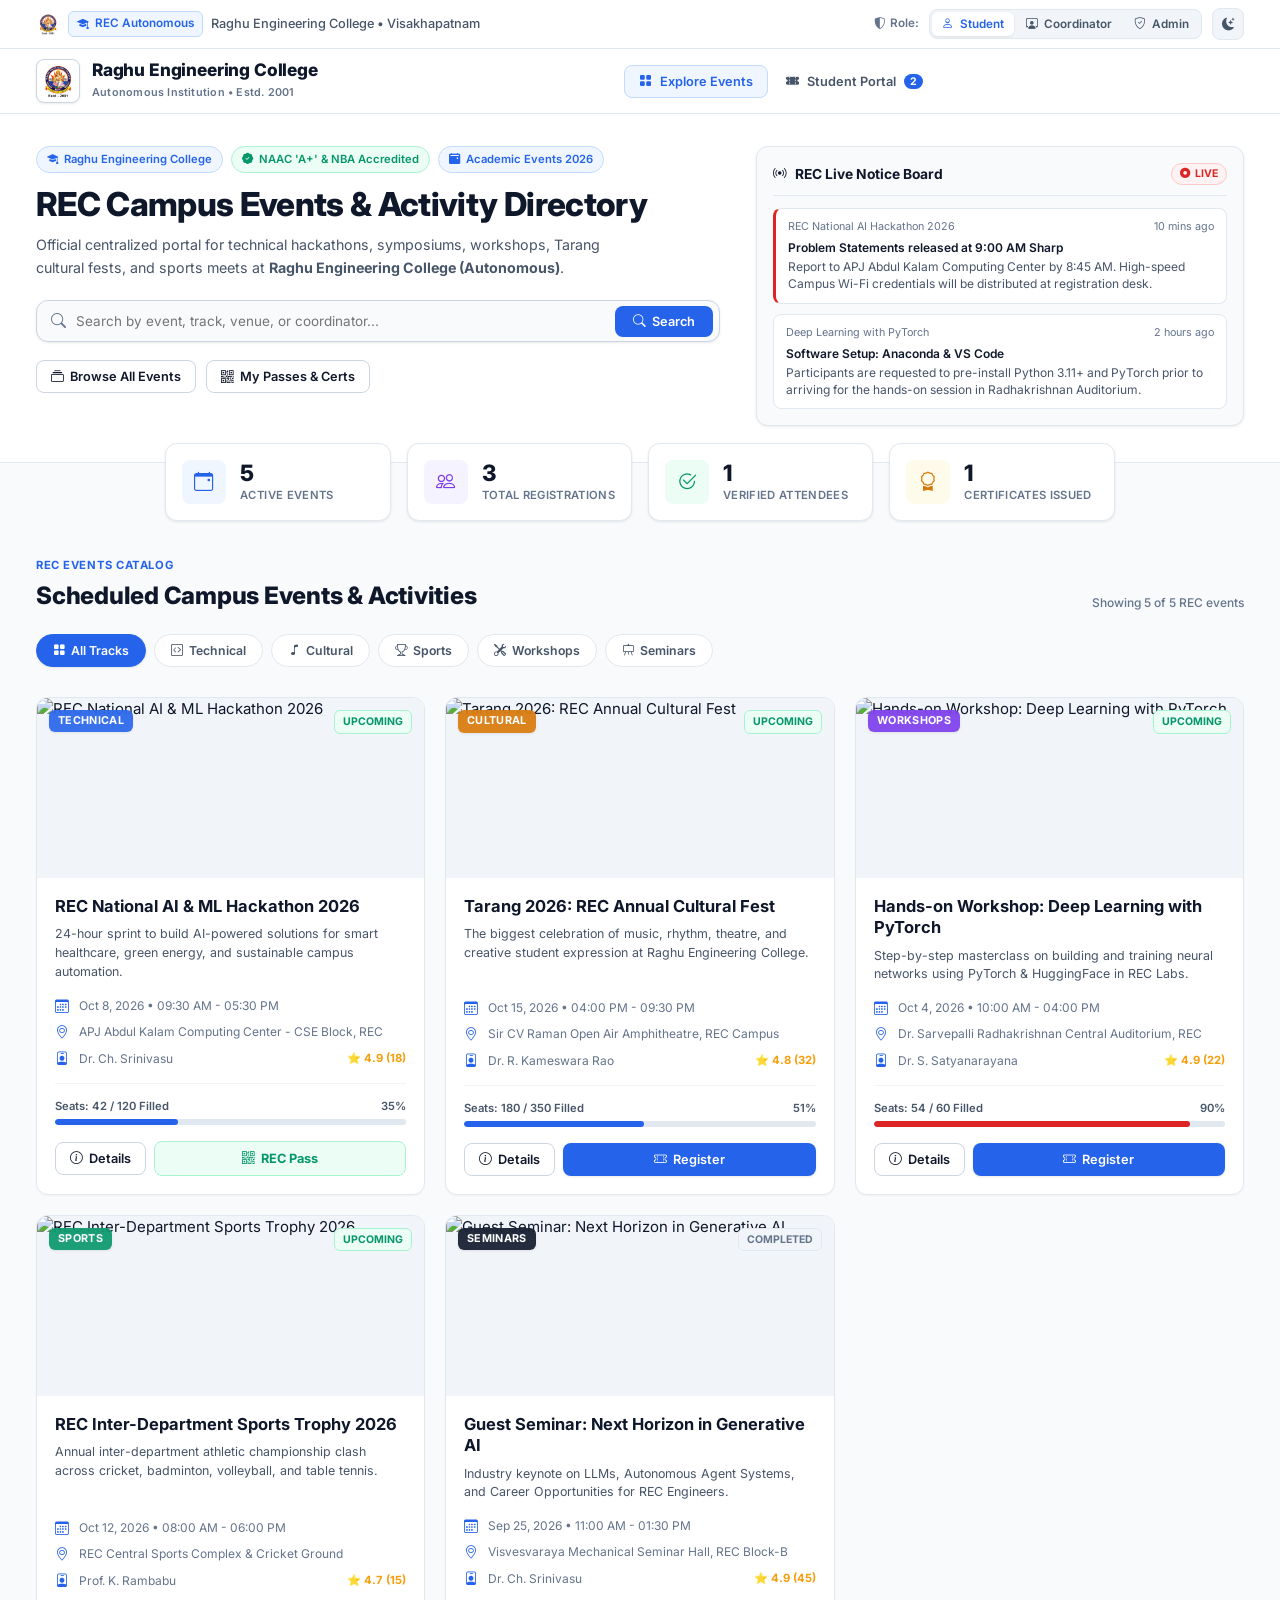
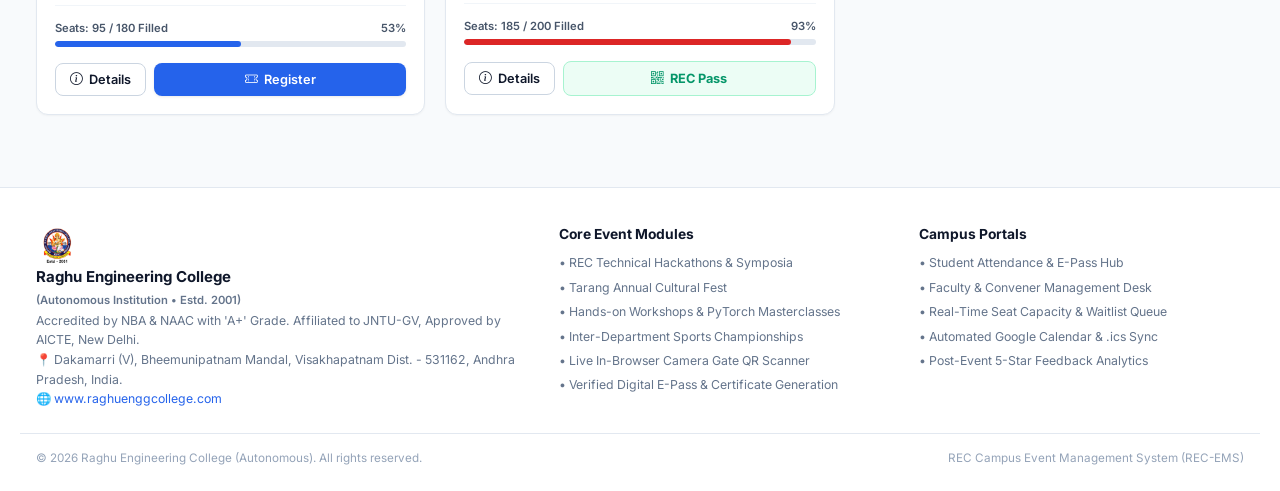
==== index.html @ e186bb5a "feat: Raghu Engineering College Event Management System with REC branding, QR gate scanner, responsi" ====
<!DOCTYPE html>
<html lang="en" data-theme="light">
<head>
  <meta charset="UTF-8">
  <meta name="viewport" content="width=device-width, initial-scale=1.0, maximum-scale=1.0, user-scalable=no">
  <title>Raghu Engineering College (Autonomous) | Event Management System</title>
  
  <!-- Favicon -->
  <link rel="icon" type="image/png" href="favicon.png">
  <link rel="shortcut icon" type="image/png" href="favicon.png">
  <link rel="apple-touch-icon" href="favicon.png">
  
  <!-- Typography & Icons -->
  <link rel="preconnect" href="https://fonts.googleapis.com">
  <link rel="preconnect" href="https://fonts.gstatic.com" crossorigin>
  <link href="https://fonts.googleapis.com/css2?family=Inter:wght@300;400;500;600;700;800&display=swap" rel="stylesheet">
  <link rel="stylesheet" href="https://cdn.jsdelivr.net/npm/bootstrap-icons@1.11.3/font/bootstrap-icons.min.css">
  
  <!-- Production CSS Design System -->
  <link rel="stylesheet" href="style.css">
</head>
<body>

  <!-- ================= TOP UTILITY & ROLE BAR ================= -->
  <header class="top-academic-bar">
    <div class="top-bar-content">
      <div class="top-bar-branding">
        <img src="logo.png" alt="REC Logo" class="top-bar-logo">
        <span class="team-badge"><i class="bi bi-mortarboard-fill"></i> REC Autonomous</span>
        <span class="top-bar-title-text">Raghu Engineering College • Visakhapatnam</span>
      </div>
      
      <div class="role-switcher-group">
        <span class="role-switcher-label"><i class="bi bi-shield-shaded"></i> Role:</span>
        <div class="role-segmented-control" role="group" aria-label="Role Switcher">
          <button class="role-btn active" data-role="student" title="Switch to Student view">
            <i class="bi bi-person"></i> <span>Student</span>
          </button>
          <button class="role-btn" data-role="coordinator" title="Switch to Faculty Coordinator view">
            <i class="bi bi-person-workspace"></i> <span>Coordinator</span>
          </button>
          <button class="role-btn" data-role="admin" title="Switch to Admin view">
            <i class="bi bi-shield-check"></i> <span>Admin</span>
          </button>
        </div>

        <!-- Theme Toggle -->
        <button id="theme-toggle-btn" class="theme-toggle-btn" title="Toggle Light / Dark Mode" aria-label="Toggle Theme">
          <i class="bi bi-moon-stars-fill" id="theme-icon"></i>
        </button>
      </div>
    </div>
  </header>

  <!-- ================= MAIN APP NAVIGATION ================= -->
  <nav class="main-nav">
    <div class="nav-container">
      <a href="#" class="brand-logo" onclick="switchTab('events')">
        <div class="brand-logo-frame">
          <img src="logo.png" alt="Raghu Engineering College Logo" class="brand-logo-img">
        </div>
        <div class="brand-text">
          <h1>Raghu Engineering College</h1>
          <span>Autonomous Institution • Estd. 2001</span>
        </div>
      </a>

      <!-- Desktop Nav Links -->
      <ul class="nav-links">
        <li>
          <button class="nav-link-btn active" data-tab="events">
            <i class="bi bi-grid-fill"></i> <span>Explore Events</span>
          </button>
        </li>
        <li>
          <button class="nav-link-btn" data-tab="my-events">
            <i class="bi bi-ticket-perforated-fill"></i> <span>Student Portal</span>
            <span class="nav-counter-badge" id="nav-reg-badge" style="display: none;">0</span>
          </button>
        </li>
        <li class="coordinator-only" style="display: none;">
          <button class="nav-link-btn" data-tab="coordinator">
            <i class="bi bi-sliders2-vertical"></i> <span>Coordinator Desk</span>
          </button>
        </li>
        <li class="admin-only" style="display: none;">
          <button class="nav-link-btn" data-tab="admin">
            <i class="bi bi-shield-lock-fill"></i> <span>Admin Panel</span>
          </button>
        </li>
      </ul>

      <!-- Nav Action Group -->
      <div class="nav-actions-group">
        <!-- Live QR Scanner Quick Button for Coordinator / Admin -->
        <button class="nav-cta-btn scanner-cta coordinator-only" style="display: none;" onclick="openQRScannerModal()" title="Live Gate Check-in QR Scanner">
          <i class="bi bi-qr-code-scan"></i> <span>Scan QR Pass</span>
        </button>

        <button class="nav-cta-btn coordinator-only" style="display: none;" onclick="openModal('modal-create-event')">
          <i class="bi bi-plus-lg"></i> <span>Post Event</span>
        </button>
        <button class="nav-cta-btn admin-only" style="display: none; background: #0f172a; border-color: #0f172a;" onclick="openModal('modal-add-coordinator')">
          <i class="bi bi-person-plus-fill"></i> <span>Add Coordinator</span>
        </button>

        <!-- Mobile Menu Hamburger Button -->
        <button class="mobile-nav-toggle" id="mobile-menu-toggle" aria-label="Toggle mobile menu" onclick="toggleMobileMenu()">
          <i class="bi bi-list" id="mobile-menu-icon"></i>
        </button>
      </div>
    </div>

    <!-- Mobile Drawer Dropdown Menu -->
    <div class="mobile-drawer" id="mobile-drawer">
      <div class="mobile-drawer-content">
        <div class="mobile-drawer-role-box">
          <span class="mobile-drawer-label">Active Role:</span>
          <div class="role-segmented-control w-100">
            <button class="role-btn active" data-role="student" onclick="setRole('student'); toggleMobileMenu(false);">
              <i class="bi bi-person"></i> Student
            </button>
            <button class="role-btn" data-role="coordinator" onclick="setRole('coordinator'); toggleMobileMenu(false);">
              <i class="bi bi-person-workspace"></i> Coord
            </button>
            <button class="role-btn" data-role="admin" onclick="setRole('admin'); toggleMobileMenu(false);">
              <i class="bi bi-shield-check"></i> Admin
            </button>
          </div>
        </div>

        <ul class="mobile-drawer-links">
          <li>
            <button class="mobile-nav-btn active" data-tab="events" onclick="switchTab('events'); toggleMobileMenu(false);">
              <i class="bi bi-grid-fill"></i> Explore Events
            </button>
          </li>
          <li>
            <button class="mobile-nav-btn" data-tab="my-events" onclick="switchTab('my-events'); toggleMobileMenu(false);">
              <i class="bi bi-ticket-perforated-fill"></i> Student Passes & Certificates
            </button>
          </li>
          <li class="coordinator-only" style="display: none;">
            <button class="mobile-nav-btn" data-tab="coordinator" onclick="switchTab('coordinator'); toggleMobileMenu(false);">
              <i class="bi bi-sliders2-vertical"></i> Coordinator Desk
            </button>
          </li>
          <li class="coordinator-only" style="display: none;">
            <button class="mobile-nav-btn highlight" onclick="openQRScannerModal(); toggleMobileMenu(false);">
              <i class="bi bi-qr-code-scan"></i> <strong>Launch Gate QR Scanner</strong>
            </button>
          </li>
          <li class="coordinator-only" style="display: none;">
            <button class="mobile-nav-btn" onclick="openModal('modal-create-event'); toggleMobileMenu(false);">
              <i class="bi bi-plus-circle"></i> Publish New Event
            </button>
          </li>
          <li class="admin-only" style="display: none;">
            <button class="mobile-nav-btn" data-tab="admin" onclick="switchTab('admin'); toggleMobileMenu(false);">
              <i class="bi bi-shield-lock-fill"></i> Admin Access Management
            </button>
          </li>
        </ul>

        <div class="mobile-drawer-footer">
          <button class="theme-toggle-btn mobile-theme-btn" onclick="toggleTheme()">
            <i class="bi bi-circle-half"></i> Switch Theme (<span id="mobile-theme-text">Dark</span>)
          </button>
        </div>
      </div>
    </div>
  </nav>

  <!-- ================= WORKSPACE HEADER & SEARCH ================= -->
  <section class="hero-section">
    <div class="hero-container">
      <div class="hero-main-content">
        <div class="hero-badges-row">
          <span class="hero-badge"><i class="bi bi-mortarboard-fill"></i> Raghu Engineering College</span>
          <span class="hero-badge badge-green"><i class="bi bi-patch-check-fill"></i> NAAC 'A+' & NBA Accredited</span>
          <span class="hero-badge"><i class="bi bi-calendar2-event-fill"></i> Academic Events 2026</span>
        </div>
        <h2 class="hero-title">REC Campus Events & Activity Directory</h2>
        <p class="hero-desc">
          Official centralized portal for technical hackathons, symposiums, workshops, Tarang cultural fests, and sports meets at <strong>Raghu Engineering College (Autonomous)</strong>.
        </p>

        <!-- Search Box -->
        <div class="hero-search-box">
          <i class="bi bi-search search-icon"></i>
          <input type="text" id="event-search-input" placeholder="Search by event, track, venue, or coordinator..." aria-label="Search events">
          <button type="button" class="search-btn" onclick="renderEventCards()">
            <i class="bi bi-search"></i> <span>Search</span>
          </button>
        </div>

        <div class="hero-quick-actions">
          <button class="btn-outline" onclick="switchTab('events')">
            <i class="bi bi-collection"></i> <span>Browse All Events</span>
          </button>
          <button class="btn-outline" onclick="switchTab('my-events')">
            <i class="bi bi-qr-code"></i> <span>My Passes & Certs</span>
          </button>
          <button class="btn-primary-action coordinator-only" style="display: none; max-width: fit-content;" onclick="openQRScannerModal()">
            <i class="bi bi-qr-code-scan"></i> <span>Gate QR Scanner</span>
          </button>
        </div>
      </div>

      <!-- Right Column: Live Announcements Feed -->
      <div class="broadcast-card">
        <div class="broadcast-header">
          <h3><i class="bi bi-broadcast"></i> REC Live Notice Board</h3>
          <span class="live-pill"><i class="bi bi-record-circle-fill text-danger pulse"></i> LIVE</span>
        </div>
        <div class="broadcast-list" id="broadcast-list">
          <!-- Rendered dynamically by script.js -->
        </div>
      </div>
    </div>
  </section>

  <!-- ================= METRICS STATS BAR ================= -->
  <section class="stats-section">
    <div class="stats-grid">
      <div class="stat-card">
        <div class="stat-icon icon-blue">
          <i class="bi bi-calendar-event"></i>
        </div>
        <div class="stat-info">
          <h3 id="stat-total-events">5</h3>
          <p>Active Events</p>
        </div>
      </div>

      <div class="stat-card">
        <div class="stat-icon icon-purple">
          <i class="bi bi-people"></i>
        </div>
        <div class="stat-info">
          <h3 id="stat-total-regs">3</h3>
          <p>Total Registrations</p>
        </div>
      </div>

      <div class="stat-card">
        <div class="stat-icon icon-green">
          <i class="bi bi-check2-circle"></i>
        </div>
        <div class="stat-info">
          <h3 id="stat-total-attended">1</h3>
          <p>Verified Attendees</p>
        </div>
      </div>

      <div class="stat-card">
        <div class="stat-icon icon-amber">
          <i class="bi bi-award"></i>
        </div>
        <div class="stat-info">
          <h3 id="stat-total-certs">1</h3>
          <p>Certificates Issued</p>
        </div>
      </div>
    </div>
  </section>

  <!-- ================= MAIN APP CONTAINER ================= -->
  <main class="app-container">

    <!-- TAB 1: EXPLORE EVENTS -->
    <section id="view-events">
      <div class="section-head">
        <div class="section-head-title">
          <span>REC Events Catalog</span>
          <h2>Scheduled Campus Events & Activities</h2>
        </div>
        <div class="section-actions">
          <span class="results-count-text" id="events-count-label">Showing all events</span>
        </div>
      </div>

      <!-- Category Filter Tabs -->
      <div class="filter-tabs-container">
        <div class="filter-tabs" id="category-filter-tabs">
          <button class="tab-btn active" data-category="all"><i class="bi bi-grid-fill"></i> All Tracks</button>
          <button class="tab-btn" data-category="technical"><i class="bi bi-code-square"></i> Technical</button>
          <button class="tab-btn" data-category="cultural"><i class="bi bi-music-note"></i> Cultural</button>
          <button class="tab-btn" data-category="sports"><i class="bi bi-trophy"></i> Sports</button>
          <button class="tab-btn" data-category="workshops"><i class="bi bi-tools"></i> Workshops</button>
          <button class="tab-btn" data-category="seminars"><i class="bi bi-easel"></i> Seminars</button>
        </div>
      </div>

      <!-- Events Grid -->
      <div class="events-grid" id="events-grid">
        <!-- Rendered by script.js -->
      </div>
    </section>

    <!-- TAB 2: STUDENT PORTAL (MY REGISTRATIONS & PASSES) -->
    <section id="view-my-events" style="display: none;">
      <div class="section-head">
        <div class="section-head-title">
          <span>Student Portal</span>
          <h2>My Event Passes, Attendance & Certificates</h2>
        </div>
        <button class="btn-outline" onclick="switchTab('events')">
          <i class="bi bi-plus-lg"></i> Register for More Events
        </button>
      </div>

      <div id="my-registrations-list">
        <!-- Rendered by script.js -->
      </div>
    </section>

    <!-- TAB 3: COORDINATOR DASHBOARD -->
    <section id="view-coordinator" style="display: none;">
      <div class="section-head">
        <div class="section-head-title">
          <span>Faculty & Coordinator Portal</span>
          <h2>Raghu Engineering College • Event Admin Desk</h2>
        </div>
        <div class="section-head-buttons">
          <button class="btn-primary-action" style="background: var(--success); border-color: var(--success);" onclick="openQRScannerModal()">
            <i class="bi bi-qr-code-scan"></i> <span>Launch QR Scanner</span>
          </button>
          <button class="nav-cta-btn" onclick="openModal('modal-create-event')">
            <i class="bi bi-plus-lg"></i> <span>Post New Event</span>
          </button>
        </div>
      </div>

      <!-- Coordinator Summary Row -->
      <div class="coord-summary-banner">
        <div class="coord-banner-item">
          <span class="coord-banner-title"><i class="bi bi-lightning-charge-fill text-warning"></i> Fast Gate Check-in:</span>
          <span class="coord-banner-desc">Scan student E-Passes at REC venue entrances to mark attendance and instantly unlock accredited certificates.</span>
        </div>
        <button class="btn-scanner-pill" onclick="openQRScannerModal()">
          <i class="bi bi-camera-fill"></i> Scan Attendee Passes
        </button>
      </div>

      <div class="table-card">
        <div class="table-header-bar">
          <div>
            <h3>Managed Campus Events</h3>
            <small>Overview of event capacity, real-time attendance, and participant management</small>
          </div>
        </div>

        <div class="table-responsive-wrapper">
          <table class="data-table">
            <thead>
              <tr>
                <th>Event Title & Venue</th>
                <th>Track</th>
                <th>Event Date</th>
                <th>Registration Capacity</th>
                <th>Attendance</th>
                <th>Status</th>
                <th>Actions</th>
              </tr>
            </thead>
            <tbody id="coordinator-events-table-body">
              <!-- Rendered by script.js -->
            </tbody>
          </table>
        </div>
      </div>
    </section>

    <!-- TAB 4: ADMIN PANEL (FACULTY COORDINATORS & ACCESS CONTROL) -->
    <section id="view-admin" style="display: none;">
      <div class="section-head">
        <div class="section-head-title">
          <span>REC System Administration</span>
          <h2>Faculty Coordinators & Access Management</h2>
        </div>
        <div class="section-head-buttons">
          <button class="btn-primary-action" style="max-width: fit-content;" onclick="openModal('modal-add-coordinator')">
            <i class="bi bi-person-plus-fill"></i> Add Faculty Coordinator
          </button>
        </div>
      </div>

      <!-- Admin Overview Metric Cards -->
      <div class="admin-summary-grid">
        <div class="admin-metric-card">
          <div class="admin-metric-icon"><i class="bi bi-person-badge"></i></div>
          <div>
            <h4 id="admin-stat-coordinators">4</h4>
            <p>Active Coordinators</p>
          </div>
        </div>
        <div class="admin-metric-card">
          <div class="admin-metric-icon"><i class="bi bi-building"></i></div>
          <div>
            <h4 id="admin-stat-depts">4</h4>
            <p>REC Departments</p>
          </div>
        </div>
        <div class="admin-metric-card">
          <div class="admin-metric-icon"><i class="bi bi-calendar2-range"></i></div>
          <div>
            <h4 id="admin-stat-events">5</h4>
            <p>Campus Events</p>
          </div>
        </div>
        <div class="admin-metric-card">
          <div class="admin-metric-icon"><i class="bi bi-shield-check"></i></div>
          <div>
            <h4>REC Superuser</h4>
            <p>Full Access Granted</p>
          </div>
        </div>
      </div>

      <!-- Coordinators Management Table -->
      <div class="table-card">
        <div class="table-header-bar">
          <div>
            <h3>Registered REC Faculty Coordinators</h3>
            <small>Manage appointed faculty conveners and event publishing authority</small>
          </div>
          <button class="table-btn" onclick="openModal('modal-add-coordinator')">
            <i class="bi bi-plus-lg"></i> Add Coordinator
          </button>
        </div>

        <div class="table-responsive-wrapper">
          <table class="data-table">
            <thead>
              <tr>
                <th>Coordinator Name & Role</th>
                <th>Department</th>
                <th>Official Email & Phone</th>
                <th>Assigned Events</th>
                <th>Status</th>
                <th>Actions</th>
              </tr>
            </thead>
            <tbody id="admin-coordinators-table-body">
              <!-- Rendered by script.js -->
            </tbody>
          </table>
        </div>
      </div>
    </section>

  </main>

  <!-- ================= STICKY MOBILE BOTTOM NAVIGATION BAR ================= -->
  <nav class="mobile-bottom-nav" aria-label="Mobile Navigation">
    <button class="mobile-nav-item active" data-tab="events" onclick="switchTab('events')">
      <i class="bi bi-grid-fill"></i>
      <span>Explore</span>
    </button>
    <button class="mobile-nav-item" data-tab="my-events" onclick="switchTab('my-events')">
      <i class="bi bi-ticket-perforated-fill"></i>
      <span>Passes</span>
    </button>
    <button class="mobile-nav-item coordinator-only" style="display: none;" onclick="openQRScannerModal()">
      <div class="mobile-nav-scanner-btn">
        <i class="bi bi-qr-code-scan"></i>
      </div>
      <span>Scan</span>
    </button>
    <button class="mobile-nav-item coordinator-only" style="display: none;" data-tab="coordinator" onclick="switchTab('coordinator')">
      <i class="bi bi-sliders2-vertical"></i>
      <span>Desk</span>
    </button>
    <button class="mobile-nav-item admin-only" style="display: none;" data-tab="admin" onclick="switchTab('admin')">
      <i class="bi bi-shield-lock-fill"></i>
      <span>Admin</span>
    </button>
  </nav>

  <!-- ================= MODAL 1: EVENT DETAILS & CALENDAR SYNC ================= -->
  <div class="modal-overlay" id="modal-event-detail">
    <div class="modal-container">
      <div class="modal-header">
        <h3>Event Details & Guidelines</h3>
        <button class="modal-close-btn" onclick="closeModal('modal-event-detail')">&times;</button>
      </div>
      <div class="modal-body" id="event-detail-content">
        <!-- Rendered by script.js -->
      </div>
    </div>
  </div>

  <!-- ================= MODAL 2: STUDENT REGISTRATION FORM (INDIVIDUAL & TEAM) ================= -->
  <div class="modal-overlay" id="modal-registration">
    <div class="modal-container">
      <div class="modal-header">
        <div>
          <h3>Event Registration</h3>
          <small style="color: var(--text-muted);" id="reg-event-title">Event Title</small>
        </div>
        <button class="modal-close-btn" onclick="closeModal('modal-registration')">&times;</button>
      </div>

      <form id="registration-form">
        <div class="modal-body">
          <input type="hidden" id="reg-event-id">

          <!-- Registration Type Selector (Individual vs Team) -->
          <div class="reg-type-selector-box">
            <span class="reg-type-label">Participation Format:</span>
            <div class="reg-type-toggle">
              <button type="button" class="reg-type-btn active" id="btn-type-individual" onclick="setRegistrationType('individual')">
                <i class="bi bi-person-fill"></i> Individual Student
              </button>
              <button type="button" class="reg-type-btn" id="btn-type-team" onclick="setRegistrationType('team')">
                <i class="bi bi-people-fill"></i> Team / Group (2-4 Members)
              </button>
            </div>
          </div>

          <!-- Team Fields (Visible only when Team is selected) -->
          <div id="team-fields-container" style="display: none;" class="team-input-card">
            <div class="form-group">
              <label for="reg-team-name">Team Name / Project Title *</label>
              <input type="text" id="reg-team-name" class="form-input" placeholder="e.g. REC Neural Ninjas, CodeCrafters">
            </div>
            <div class="form-row">
              <div class="form-group">
                <label for="reg-member2">Team Member 2 (Name & Roll No)</label>
                <input type="text" id="reg-member2" class="form-input" placeholder="e.g. Priya Rao (24981A0515)">
              </div>
              <div class="form-group">
                <label for="reg-member3">Team Member 3 (Name & Roll No)</label>
                <input type="text" id="reg-member3" class="form-input" placeholder="e.g. Rahul Sharma (24981A4208)">
              </div>
            </div>
          </div>

          <div class="form-row">
            <div class="form-group">
              <label for="reg-name"><span id="lbl-lead-name">Student Full Name</span> *</label>
              <input type="text" id="reg-name" class="form-input" required placeholder="e.g. Alex Johnson">
            </div>
            <div class="form-group">
              <label for="reg-roll"><span id="lbl-lead-roll">REC Student Roll Number</span> *</label>
              <input type="text" id="reg-roll" class="form-input" required placeholder="e.g. 24981A0501">
            </div>
          </div>

          <div class="form-row">
            <div class="form-group">
              <label for="reg-dept">Academic Department *</label>
              <select id="reg-dept" class="form-select" required>
                <option value="Computer Science & Engineering" selected>Computer Science & Engineering (CSE)</option>
                <option value="CSE (AI & Machine Learning)">CSE (AI & Machine Learning)</option>
                <option value="CSE (Data Science)">CSE (Data Science)</option>
                <option value="CSE (Cyber Security)">CSE (Cyber Security)</option>
                <option value="Information Technology">Information Technology (IT)</option>
                <option value="Electronics & Communication">Electronics & Communication (ECE)</option>
                <option value="Electrical & Electronics">Electrical & Electronics (EEE)</option>
                <option value="Mechanical Engineering">Mechanical Engineering (MECH)</option>
                <option value="Civil Engineering">Civil Engineering (CIVIL)</option>
              </select>
            </div>
            <div class="form-group">
              <label for="reg-year">Year of Study *</label>
              <select id="reg-year" class="form-select" required>
                <option value="1st Year">1st Year (B.Tech)</option>
                <option value="2nd Year">2nd Year (B.Tech)</option>
                <option value="3rd Year" selected>3rd Year (B.Tech)</option>
                <option value="4th Year">4th Year (B.Tech)</option>
              </select>
            </div>
          </div>

          <div class="form-row">
            <div class="form-group">
              <label for="reg-email">Institutional Email *</label>
              <input type="email" id="reg-email" class="form-input" required placeholder="student@raghuenggcollege.in">
            </div>
            <div class="form-group">
              <label for="reg-phone">Contact Phone *</label>
              <input type="tel" id="reg-phone" class="form-input" required placeholder="+91 9876543210">
            </div>
          </div>

          <div class="reg-notice-box">
            <img src="logo.png" alt="REC Logo" style="width: 22px; height: 22px; object-fit: contain;">
            <span>Instant REC Digital Entry Pass with QR verification code is generated immediately upon confirmation.</span>
          </div>
        </div>

        <div class="modal-footer">
          <button type="button" class="btn-outline" onclick="closeModal('modal-registration')">Cancel</button>
          <button type="submit" class="btn-primary-action" id="btn-submit-registration">Confirm Registration</button>
        </div>
      </form>
    </div>
  </div>

  <!-- ================= MODAL 3: DIGITAL E-PASS / TICKET ================= -->
  <div class="modal-overlay" id="modal-ticket">
    <div class="modal-container" style="max-width: 560px;">
      <div class="modal-header">
        <div class="d-flex align-items-center gap-2">
          <img src="logo.png" alt="REC Logo" style="width: 28px; height: 28px; object-fit: contain;">
          <h3 class="mb-0">Raghu Engineering College • E-Pass</h3>
        </div>
        <button class="modal-close-btn" onclick="closeModal('modal-ticket')">&times;</button>
      </div>
      <div class="modal-body" id="ticket-content">
        <!-- Rendered by script.js -->
      </div>
      <div class="modal-footer no-print modal-footer-wrap">
        <button type="button" class="btn-primary-action" onclick="saveCurrentPassImage()">
          <i class="bi bi-download"></i> Save Image
        </button>
        <button type="button" class="btn-outline" onclick="exportCurrentPassCalendar()">
          <i class="bi bi-calendar-plus"></i> Add to Calendar
        </button>
        <button type="button" class="btn-outline" onclick="window.print()">
          <i class="bi bi-printer"></i> Print / PDF
        </button>
        <button type="button" class="btn-outline" onclick="closeModal('modal-ticket')">Close</button>
      </div>
    </div>
  </div>

  <!-- ================= MODAL 4: VERIFIED CERTIFICATE ================= -->
  <div class="modal-overlay" id="modal-certificate">
    <div class="modal-container modal-cert-container" style="max-width: 720px;">
      <div class="modal-header">
        <div class="d-flex align-items-center gap-2">
          <img src="logo.png" alt="REC Logo" style="width: 28px; height: 28px; object-fit: contain;">
          <h3 class="mb-0">Certificate of Participation</h3>
        </div>
        <button class="modal-close-btn" onclick="closeModal('modal-certificate')">&times;</button>
      </div>
      <div class="modal-body" id="certificate-content">
        <!-- Rendered by script.js -->
      </div>
      <div class="modal-footer no-print modal-footer-wrap">
        <button type="button" class="btn-primary-action" onclick="saveCurrentCertImage()">
          <i class="bi bi-download"></i> Download Certificate
        </button>
        <button type="button" class="btn-outline" onclick="window.print()">
          <i class="bi bi-printer"></i> Print / Save PDF
        </button>
        <button type="button" class="btn-outline" onclick="closeModal('modal-certificate')">Close</button>
      </div>
    </div>
  </div>

  <!-- ================= MODAL 5: LIVE IN-BROWSER QR SCANNER FOR GATE ATTENDANCE ================= -->
  <div class="modal-overlay" id="modal-qr-scanner">
    <div class="modal-container" style="max-width: 580px;">
      <div class="modal-header scanner-header">
        <div class="d-flex align-items-center gap-2">
          <div class="scanner-live-badge"><i class="bi bi-camera-fill"></i> REC GATE SCANNER</div>
          <div>
            <h3>Live QR Pass Check-in</h3>
            <small style="color: var(--text-muted);">Raghu Engineering College Venue Entrance Scanner</small>
          </div>
        </div>
        <button class="modal-close-btn" onclick="closeQRScannerModal()">&times;</button>
      </div>

      <div class="modal-body">
        <!-- Video Viewport & Scanner Overlay -->
        <div class="scanner-viewport-wrapper">
          <video id="qr-video" playsinline muted autoplay class="scanner-video"></video>
          <canvas id="qr-canvas" style="display: none;"></canvas>

          <!-- Animated Laser Targeting Frame -->
          <div class="scanner-overlay-frame">
            <div class="scanner-corner top-left"></div>
            <div class="scanner-corner top-right"></div>
            <div class="scanner-corner bottom-left"></div>
            <div class="scanner-corner bottom-right"></div>
            <div class="scanner-laser-line"></div>
          </div>

          <div class="scanner-status-pill" id="scanner-status-pill">
            <i class="bi bi-eye"></i> Ready • Align REC Pass QR Code in frame
          </div>
        </div>

        <!-- Scanner Camera Switch / Controls -->
        <div class="scanner-controls-row">
          <div class="scanner-camera-select">
            <label for="scanner-camera-source"><i class="bi bi-camera"></i> Camera:</label>
            <select id="scanner-camera-source" class="form-select form-select-sm" onchange="switchCameraSource()">
              <option value="environment" selected>Back Camera (Recommended)</option>
              <option value="user">Front Camera</option>
            </select>
          </div>

          <div class="scanner-sound-toggle">
            <label>
              <input type="checkbox" id="scanner-sound-enabled" checked>
              <span><i class="bi bi-volume-up"></i> Chime</span>
            </label>
          </div>
        </div>

        <!-- Manual Pass ID Entry -->
        <div class="manual-scan-box">
          <label for="manual-pass-input">Or Enter / Paste REC Pass Reference Code:</label>
          <div class="manual-scan-input-group">
            <input type="text" id="manual-pass-input" placeholder="e.g. REC-2026-CS001-89B2" class="form-input">
            <button type="button" class="btn-primary-action" onclick="verifyManualPassCode()">
              <i class="bi bi-check-lg"></i> Verify
            </button>
          </div>
        </div>

        <!-- Fast Test Simulation Buttons -->
        <div class="scanner-demo-fast-actions">
          <span class="scanner-demo-label">1-Click Quick Demo Tests:</span>
          <div class="scanner-test-chips" id="scanner-test-chips">
            <!-- Rendered by script.js -->
          </div>
        </div>

        <!-- Scan Verification Result Card -->
        <div id="scan-verification-result" style="display: none;" class="scan-result-card">
          <!-- Rendered dynamically upon successful scan -->
        </div>
      </div>

      <div class="modal-footer">
        <button type="button" class="btn-outline" onclick="closeQRScannerModal()">Done / Close Scanner</button>
      </div>
    </div>
  </div>

  <!-- ================= MODAL 6: CREATE EVENT (COORDINATOR) ================= -->
  <div class="modal-overlay" id="modal-create-event">
    <div class="modal-container">
      <div class="modal-header">
        <h3>Publish REC Campus Event</h3>
        <button class="modal-close-btn" onclick="closeModal('modal-create-event')">&times;</button>
      </div>

      <form id="create-event-form">
        <div class="modal-body">
          <div class="form-group">
            <label for="evt-title">Event Title *</label>
            <input type="text" id="evt-title" class="form-input" required placeholder="e.g. REC National AI Hackathon 2026">
          </div>

          <div class="form-row">
            <div class="form-group">
              <label for="evt-category">Track / Category *</label>
              <select id="evt-category" class="form-select" required>
                <option value="technical">Technical</option>
                <option value="cultural">Cultural</option>
                <option value="sports">Sports</option>
                <option value="workshops">Workshops</option>
                <option value="seminars">Seminars</option>
              </select>
            </div>
            <div class="form-group">
              <label for="evt-capacity">Participant Capacity *</label>
              <input type="number" id="evt-capacity" class="form-input" required min="10" max="1000" value="100">
            </div>
          </div>

          <div class="form-row">
            <div class="form-group">
              <label for="evt-date">Date *</label>
              <input type="date" id="evt-date" class="form-input" required value="2026-10-20">
            </div>
            <div class="form-group">
              <label for="evt-time">Timing *</label>
              <input type="text" id="evt-time" class="form-input" required placeholder="e.g. 09:30 AM - 04:30 PM">
            </div>
          </div>

          <div class="form-group">
            <label for="evt-venue">Campus Location / Venue *</label>
            <input type="text" id="evt-venue" class="form-input" required placeholder="e.g. APJ Abdul Kalam Computing Center - CSE Block, REC">
          </div>

          <div class="form-group">
            <label for="evt-summary">Overview Summary *</label>
            <input type="text" id="evt-summary" class="form-input" required placeholder="Brief one-line summary for card previews">
          </div>

          <div class="form-group">
            <label for="evt-description">Event Description & Rules *</label>
            <textarea id="evt-description" class="form-textarea" rows="3" required placeholder="Detailed guidelines, agenda, and participant prerequisites..."></textarea>
          </div>

          <div class="form-row">
            <div class="form-group">
              <label for="evt-coordinator">Faculty Coordinator</label>
              <select id="evt-coordinator" class="form-select">
                <option value="Dr. Ch. Srinivasu">Dr. Ch. Srinivasu (Computer Science & Engineering)</option>
                <option value="Dr. R. Kameswara Rao">Dr. R. Kameswara Rao (Student Affairs)</option>
                <option value="Dr. S. Satyanarayana">Dr. S. Satyanarayana (AI & Machine Learning)</option>
                <option value="Prof. K. Rambabu">Prof. K. Rambabu (Physical Education)</option>
              </select>
            </div>
            <div class="form-group">
              <label for="evt-banner">Banner Image URL (Optional)</label>
              <input type="url" id="evt-banner" class="form-input" placeholder="https://images.unsplash.com/...">
            </div>
          </div>
        </div>

        <div class="modal-footer">
          <button type="button" class="btn-outline" onclick="closeModal('modal-create-event')">Cancel</button>
          <button type="submit" class="btn-primary-action">Publish Event</button>
        </div>
      </form>
    </div>
  </div>

  <!-- ================= MODAL 7: ATTENDEES & ATTENDANCE MANAGER ================= -->
  <div class="modal-overlay" id="modal-attendees">
    <div class="modal-container" style="max-width: 680px;">
      <div class="modal-header">
        <div>
          <h3>Attendance & Participant Manager</h3>
          <small style="color: var(--text-muted);" id="attendees-event-title">Event Title</small>
        </div>
        <button class="modal-close-btn" onclick="closeModal('modal-attendees')">&times;</button>
      </div>

      <div class="modal-body" id="attendees-content">
        <!-- Rendered by script.js -->
      </div>

      <div class="modal-footer">
        <button type="button" class="btn-primary-action" style="background: var(--success); border-color: var(--success);" onclick="closeModal('modal-attendees'); openQRScannerModal();">
          <i class="bi bi-qr-code-scan"></i> Open Camera Scanner
        </button>
        <button type="button" class="btn-outline" onclick="closeModal('modal-attendees')">Close</button>
      </div>
    </div>
  </div>

  <!-- ================= MODAL 8: POST-EVENT FEEDBACK & RATING ================= -->
  <div class="modal-overlay" id="modal-feedback">
    <div class="modal-container" style="max-width: 520px;">
      <div class="modal-header">
        <div>
          <h3><i class="bi bi-star-fill text-warning me-1"></i> Event Feedback & Review</h3>
          <small style="color: var(--text-muted);" id="feedback-event-title">Event Title</small>
        </div>
        <button class="modal-close-btn" onclick="closeModal('modal-feedback')">&times;</button>
      </div>

      <form id="feedback-form">
        <div class="modal-body">
          <input type="hidden" id="feedback-event-id">

          <!-- Star Rating -->
          <div class="star-rating-box">
            <label class="rating-label">Overall Experience Rating:</label>
            <div class="star-rating-group" id="star-rating-group">
              <button type="button" class="star-btn active" data-rating="1"><i class="bi bi-star-fill"></i></button>
              <button type="button" class="star-btn active" data-rating="2"><i class="bi bi-star-fill"></i></button>
              <button type="button" class="star-btn active" data-rating="3"><i class="bi bi-star-fill"></i></button>
              <button type="button" class="star-btn active" data-rating="4"><i class="bi bi-star-fill"></i></button>
              <button type="button" class="star-btn active" data-rating="5"><i class="bi bi-star-fill"></i></button>
            </div>
            <span class="rating-score-text" id="rating-score-text">5.0 / 5.0 (Outstanding!)</span>
          </div>

          <!-- Quick Highlight Tags -->
          <div class="form-group">
            <label>What stood out to you?</label>
            <div class="feedback-tag-cloud">
              <label class="feedback-tag-chip"><input type="checkbox" value="Insightful Content" checked> <span>Insightful Content</span></label>
              <label class="feedback-tag-chip"><input type="checkbox" value="Great Coordinator" checked> <span>Great Coordinator</span></label>
              <label class="feedback-tag-chip"><input type="checkbox" value="Hands-on Practical" checked> <span>Hands-on Practical</span></label>
              <label class="feedback-tag-chip"><input type="checkbox" value="Punctual Schedule"> <span>Punctual Schedule</span></label>
              <label class="feedback-tag-chip"><input type="checkbox" value="Good Refreshments"> <span>Good Refreshments</span></label>
            </div>
          </div>

          <div class="form-group">
            <label for="feedback-comments">Student Comments & Suggestions:</label>
            <textarea id="feedback-comments" class="form-textarea" rows="3" placeholder="Share your key takeaways or suggestions for future events..."></textarea>
          </div>
        </div>

        <div class="modal-footer">
          <button type="button" class="btn-outline" onclick="closeModal('modal-feedback')">Cancel</button>
          <button type="submit" class="btn-primary-action">Submit Review</button>
        </div>
      </form>
    </div>
  </div>

  <!-- ================= MODAL 9: BROADCAST ANNOUNCEMENT ================= -->
  <div class="modal-overlay" id="modal-announcement">
    <div class="modal-container" style="max-width: 500px;">
      <div class="modal-header">
        <div>
          <h3>Post Event Notice</h3>
          <small style="color: var(--text-muted);" id="ann-event-title">Event Title</small>
        </div>
        <button class="modal-close-btn" onclick="closeModal('modal-announcement')">&times;</button>
      </div>

      <form id="announcement-form">
        <div class="modal-body">
          <input type="hidden" id="ann-event-id">

          <div class="form-group">
            <label for="ann-title">Notice Headline *</label>
            <input type="text" id="ann-title" class="form-input" required placeholder="e.g. Schedule Update / Venue Change">
          </div>

          <div class="form-group">
            <label for="ann-message">Detailed Message *</label>
            <textarea id="ann-message" class="form-textarea" rows="3" required placeholder="Information for registered attendees..."></textarea>
          </div>

          <div style="display: flex; align-items: center; gap: 8px;">
            <input type="checkbox" id="ann-urgent" style="width: 15px; height: 15px; accent-color: var(--danger);">
            <label for="ann-urgent" style="font-size: 0.82rem; font-weight: 500; color: var(--danger); margin-bottom: 0;">
              Flag as Priority Notice
            </label>
          </div>
        </div>

        <div class="modal-footer">
          <button type="button" class="btn-outline" onclick="closeModal('modal-announcement')">Cancel</button>
          <button type="submit" class="btn-primary-action" style="background: var(--danger); border-color: var(--danger);">
            <i class="bi bi-broadcast"></i> Publish Notice
          </button>
        </div>
      </form>
    </div>
  </div>

  <!-- ================= MODAL 10: ADD FACULTY COORDINATOR (ADMIN) ================= -->
  <div class="modal-overlay" id="modal-add-coordinator">
    <div class="modal-container" style="max-width: 520px;">
      <div class="modal-header">
        <div>
          <h3>Add REC Faculty Coordinator</h3>
          <small style="color: var(--text-muted);">Assign coordinator rights and event authority</small>
        </div>
        <button class="modal-close-btn" onclick="closeModal('modal-add-coordinator')">&times;</button>
      </div>

      <form id="add-coordinator-form">
        <div class="modal-body">
          <div class="form-group">
            <label for="coord-name">Coordinator Full Name *</label>
            <input type="text" id="coord-name" class="form-input" required placeholder="e.g. Dr. Ch. Srinivasu">
          </div>

          <div class="form-row">
            <div class="form-group">
              <label for="coord-dept">Academic Department *</label>
              <select id="coord-dept" class="form-select" required>
                <option value="Computer Science & Engineering">Computer Science & Engineering</option>
                <option value="AI & Machine Learning">AI & Machine Learning</option>
                <option value="Information Technology">Information Technology</option>
                <option value="Electronics & Communication">Electronics & Communication</option>
                <option value="Electrical & Electronics">Electrical & Electronics</option>
                <option value="Mechanical Engineering">Mechanical Engineering</option>
                <option value="Civil Engineering">Civil Engineering</option>
                <option value="Student Affairs">Student Affairs</option>
                <option value="Physical Education">Physical Education</option>
              </select>
            </div>
            <div class="form-group">
              <label for="coord-role">Designation / Role *</label>
              <input type="text" id="coord-role" class="form-input" required placeholder="e.g. Professor & HOD" value="Faculty In-Charge">
            </div>
          </div>

          <div class="form-row">
            <div class="form-group">
              <label for="coord-email">Official Email *</label>
              <input type="email" id="coord-email" class="form-input" required placeholder="faculty@raghuenggcollege.in">
            </div>
            <div class="form-group">
              <label for="coord-phone">Contact Phone *</label>
              <input type="tel" id="coord-phone" class="form-input" required placeholder="+91 9876543210">
            </div>
          </div>

          <div style="background: var(--bg-subtle); padding: 10px 12px; border-radius: var(--radius-md); font-size: 0.8rem; color: var(--text-secondary); border: 1px solid var(--border-default);">
            <i class="bi bi-shield-check text-primary me-1"></i>
            Appointed faculty coordinators have authoring rights to publish events and mark gate attendance.
          </div>
        </div>

        <div class="modal-footer">
          <button type="button" class="btn-outline" onclick="closeModal('modal-add-coordinator')">Cancel</button>
          <button type="submit" class="btn-primary-action">Add Coordinator</button>
        </div>
      </form>
    </div>
  </div>

  <!-- ================= FOOTER ================= -->
  <footer class="app-footer">
    <div class="footer-content">
      <div class="footer-col">
        <div class="d-flex align-items-center gap-2 mb-2">
          <img src="logo.png" alt="REC Logo" style="width: 42px; height: 42px; object-fit: contain;">
          <div>
            <h4 style="margin: 0; font-size: 1rem;">Raghu Engineering College</h4>
            <span style="font-size: 0.75rem; color: var(--text-muted); font-weight: 600;">(Autonomous Institution • Estd. 2001)</span>
          </div>
        </div>
        <p>
          Accredited by NBA & NAAC with 'A+' Grade. Affiliated to JNTU-GV, Approved by AICTE, New Delhi.<br>
          📍 Dakamarri (V), Bheemunipatnam Mandal, Visakhapatnam Dist. - 531162, Andhra Pradesh, India.<br>
          🌐 <a href="https://raghuenggcollege.com" target="_blank" rel="noopener">www.raghuenggcollege.com</a>
        </p>
      </div>

      <div class="footer-col">
        <h4>Core Event Modules</h4>
        <ul>
          <li>• REC Technical Hackathons & Symposia</li>
          <li>• Tarang Annual Cultural Fest</li>
          <li>• Hands-on Workshops & PyTorch Masterclasses</li>
          <li>• Inter-Department Sports Championships</li>
          <li>• Live In-Browser Camera Gate QR Scanner</li>
          <li>• Verified Digital E-Pass & Certificate Generation</li>
        </ul>
      </div>

      <div class="footer-col">
        <h4>Campus Portals</h4>
        <ul>
          <li>• Student Attendance & E-Pass Hub</li>
          <li>• Faculty & Convener Management Desk</li>
          <li>• Real-Time Seat Capacity & Waitlist Queue</li>
          <li>• Automated Google Calendar & .ics Sync</li>
          <li>• Post-Event 5-Star Feedback Analytics</li>
        </ul>
      </div>
    </div>

    <div class="footer-bottom">
      <span>© 2026 Raghu Engineering College (Autonomous). All rights reserved.</span>
      <span>REC Campus Event Management System (REC-EMS)</span>
    </div>
  </footer>

  <!-- App Controller -->
  <script src="script.js"></script>
</body>
</html>
---- style.css ----
/* ==========================================================================
   COLLEGE EVENT MANAGEMENT SYSTEM (CEMS)
   Design System, Mobile-First Responsiveness & Theme Engine
   ========================================================================== */

/* --- 1. DESIGN TOKENS (LIGHT & DARK THEMES) --- */
:root {
  /* Neutral Color Palette (Light Mode Default) */
  --bg-app: #F8FAFC;
  --bg-surface: #FFFFFF;
  --bg-subtle: #F1F5F9;
  --bg-muted: #E2E8F0;
  --bg-overlay: rgba(15, 23, 42, 0.65);

  /* Typography Colors */
  --text-primary: #0F172A;
  --text-secondary: #475569;
  --text-muted: #64748B;
  --text-subtle: #94A3B8;
  --text-inverse: #FFFFFF;

  /* Structural Borders */
  --border-light: #F1F5F9;
  --border-default: #E2E8F0;
  --border-strong: #CBD5E1;
  --border-focus: #2563EB;

  /* Brand Accents */
  --primary: #2563EB;
  --primary-hover: #1D4ED8;
  --primary-active: #1E40AF;
  --primary-subtle: #EFF6FF;
  --primary-border: #BFDBFE;

  /* Functional Status Colors */
  --success: #059669;
  --success-subtle: #ECFDF5;
  --success-border: #A7F3D0;
  --success-text: #065F46;

  --warning: #D97706;
  --warning-subtle: #FFFBEB;
  --warning-border: #FDE68A;
  --warning-text: #92400E;

  --danger: #DC2626;
  --danger-subtle: #FEF2F2;
  --danger-border: #FECACA;
  --danger-text: #991B1B;

  --purple: #7C3AED;
  --purple-subtle: #F5F3FF;
  --purple-border: #DDD6FE;

  /* Typography Scales */
  --font-sans: 'Inter', -apple-system, BlinkMacSystemFont, 'Segoe UI', Roboto, Helvetica, Arial, sans-serif;
  --font-mono: ui-monospace, SFMono-Regular, Menlo, Monaco, Consolas, monospace;

  /* Geometry & Spacing */
  --radius-sm: 6px;
  --radius-md: 8px;
  --radius-lg: 12px;
  --radius-xl: 16px;
  --radius-full: 9999px;

  /* Shadows */
  --shadow-xs: 0 1px 2px 0 rgba(0, 0, 0, 0.04);
  --shadow-sm: 0 1px 3px 0 rgba(0, 0, 0, 0.08), 0 1px 2px -1px rgba(0, 0, 0, 0.04);
  --shadow-md: 0 4px 8px -1px rgba(0, 0, 0, 0.08), 0 2px 4px -2px rgba(0, 0, 0, 0.04);
  --shadow-lg: 0 12px 20px -3px rgba(0, 0, 0, 0.1), 0 4px 6px -4px rgba(0, 0, 0, 0.04);
  --shadow-modal: 0 24px 38px 3px rgba(0, 0, 0, 0.18), 0 9px 46px 8px rgba(0, 0, 0, 0.12);

  /* Transitions */
  --transition-fast: 150ms cubic-bezier(0.4, 0, 0.2, 1);
  --transition-normal: 250ms cubic-bezier(0.4, 0, 0.2, 1);
}

/* Dark Mode Tokens */
[data-theme="dark"] {
  --bg-app: #0B1120;
  --bg-surface: #1E293B;
  --bg-subtle: #334155;
  --bg-muted: #475569;
  --bg-overlay: rgba(0, 0, 0, 0.85);

  --text-primary: #F8FAFC;
  --text-secondary: #CBD5E1;
  --text-muted: #94A3B8;
  --text-subtle: #64748B;
  --text-inverse: #0F172A;

  --border-light: #1E293B;
  --border-default: #334155;
  --border-strong: #475569;
  --border-focus: #60A5FA;

  --primary: #3B82F6;
  --primary-hover: #60A5FA;
  --primary-active: #2563EB;
  --primary-subtle: rgba(59, 130, 246, 0.15);
  --primary-border: #2563EB;

  --success: #10B981;
  --success-subtle: rgba(16, 185, 129, 0.15);
  --success-border: #059669;
  --success-text: #6EE7B7;

  --warning: #F59E0B;
  --warning-subtle: rgba(245, 158, 11, 0.15);
  --warning-border: #D97706;
  --warning-text: #FDE68A;

  --danger: #EF4444;
  --danger-subtle: rgba(239, 68, 68, 0.15);
  --danger-border: #DC2626;
  --danger-text: #FCA5A5;

  --purple: #8B5CF6;
  --purple-subtle: rgba(139, 92, 246, 0.15);
  --purple-border: #7C3AED;

  --shadow-sm: 0 1px 3px 0 rgba(0, 0, 0, 0.3);
  --shadow-md: 0 4px 8px -1px rgba(0, 0, 0, 0.4);
  --shadow-lg: 0 12px 24px -3px rgba(0, 0, 0, 0.5);
}

/* --- 2. BASE RESETS & ACCESSIBILITY --- */
*, *::before, *::after {
  box-sizing: border-box;
  margin: 0;
  padding: 0;
}

html {
  font-size: 15px;
  -webkit-font-smoothing: antialiased;
  -moz-osx-font-smoothing: grayscale;
  scroll-behavior: smooth;
}

body {
  font-family: var(--font-sans);
  background-color: var(--bg-app);
  color: var(--text-primary);
  line-height: 1.5;
  min-height: 100vh;
  display: flex;
  flex-direction: column;
  transition: background-color var(--transition-normal), color var(--transition-normal);
  padding-bottom: 70px; /* Space for mobile bottom bar */
}

@media (min-width: 769px) {
  body {
    padding-bottom: 0;
  }
}

a {
  color: var(--primary);
  text-decoration: none;
  transition: color var(--transition-fast);
}

a:hover {
  text-decoration: underline;
}

button, input, select, textarea {
  font-family: inherit;
  font-size: inherit;
  color: inherit;
}

button {
  cursor: pointer;
  border: none;
  background: none;
}

img {
  max-width: 100%;
  height: auto;
  display: block;
}

/* --- 3. TOP APP HEADER & ROLE BAR --- */
.top-academic-bar {
  background: var(--bg-surface);
  border-bottom: 1px solid var(--border-default);
  padding: 8px 0;
  font-size: 0.85rem;
  transition: background var(--transition-normal), border-color var(--transition-normal);
}

.top-bar-content {
  max-width: 1240px;
  margin: 0 auto;
  padding: 0 16px;
  display: flex;
  justify-content: space-between;
  align-items: center;
  gap: 12px;
}

.top-bar-branding {
  display: flex;
  align-items: center;
  gap: 8px;
  color: var(--text-secondary);
  font-size: 0.85rem;
  font-weight: 500;
}

.top-bar-logo {
  width: 24px;
  height: 24px;
  object-fit: contain;
  border-radius: 3px;
  flex-shrink: 0;
}

.team-badge {
  display: inline-flex;
  align-items: center;
  gap: 6px;
  background: var(--primary-subtle);
  color: var(--primary);
  padding: 3px 8px;
  border-radius: var(--radius-sm);
  font-weight: 600;
  font-size: 0.78rem;
  border: 1px solid var(--primary-border);
}

.role-switcher-group {
  display: flex;
  align-items: center;
  gap: 10px;
}

.role-switcher-label {
  font-size: 0.78rem;
  font-weight: 600;
  color: var(--text-muted);
  display: none;
}

@media (min-width: 640px) {
  .role-switcher-label {
    display: inline-flex;
    align-items: center;
    gap: 4px;
  }
}

.role-segmented-control {
  display: inline-flex;
  background: var(--bg-subtle);
  border: 1px solid var(--border-default);
  border-radius: var(--radius-md);
  padding: 2px;
  gap: 2px;
}

.role-btn {
  display: inline-flex;
  align-items: center;
  gap: 6px;
  padding: 5px 10px;
  font-size: 0.78rem;
  font-weight: 600;
  color: var(--text-secondary);
  border-radius: calc(var(--radius-md) - 2px);
  transition: all var(--transition-fast);
}

.role-btn:hover {
  color: var(--text-primary);
}

.role-btn.active {
  background: var(--bg-surface);
  color: var(--primary);
  box-shadow: var(--shadow-sm);
}

.theme-toggle-btn {
  width: 32px;
  height: 32px;
  border-radius: var(--radius-md);
  background: var(--bg-subtle);
  border: 1px solid var(--border-default);
  display: flex;
  align-items: center;
  justify-content: center;
  color: var(--text-secondary);
  transition: all var(--transition-fast);
}

.theme-toggle-btn:hover {
  color: var(--primary);
  border-color: var(--primary);
  transform: rotate(15deg);
}

/* --- 4. MAIN APP NAVIGATION --- */
.main-nav {
  background: var(--bg-surface);
  border-bottom: 1px solid var(--border-default);
  position: sticky;
  top: 0;
  z-index: 100;
  transition: background var(--transition-normal), border-color var(--transition-normal);
  backdrop-filter: blur(12px);
}

.nav-container {
  max-width: 1240px;
  margin: 0 auto;
  padding: 0 16px;
  height: 64px;
  display: flex;
  align-items: center;
  justify-content: space-between;
  gap: 16px;
}

.brand-logo {
  display: flex;
  align-items: center;
  gap: 12px;
  text-decoration: none !important;
}

.brand-logo-frame {
  width: 44px;
  height: 44px;
  background: #FFFFFF;
  border-radius: var(--radius-md);
  display: flex;
  align-items: center;
  justify-content: center;
  padding: 2px;
  border: 1px solid var(--border-strong);
  box-shadow: var(--shadow-sm);
  flex-shrink: 0;
}

.brand-logo-img {
  width: 100%;
  height: 100%;
  object-fit: contain;
}

.brand-text h1 {
  font-size: 1.15rem;
  font-weight: 800;
  color: var(--text-primary);
  line-height: 1.15;
  letter-spacing: -0.01em;
}

.brand-text span {
  font-size: 0.72rem;
  color: var(--text-muted);
  font-weight: 600;
  letter-spacing: 0.02em;
}

.nav-links {
  display: none;
  list-style: none;
  align-items: center;
  gap: 4px;
}

@media (min-width: 860px) {
  .nav-links {
    display: flex;
  }
}

.nav-link-btn {
  display: inline-flex;
  align-items: center;
  gap: 8px;
  padding: 8px 14px;
  font-size: 0.85rem;
  font-weight: 600;
  color: var(--text-secondary);
  border-radius: var(--radius-md);
  transition: all var(--transition-fast);
  position: relative;
}

.nav-link-btn:hover {
  background: var(--bg-subtle);
  color: var(--text-primary);
}

.nav-link-btn.active {
  background: var(--primary-subtle);
  color: var(--primary);
  border: 1px solid var(--primary-border);
}

.nav-counter-badge {
  background: var(--primary);
  color: white;
  font-size: 0.7rem;
  padding: 1px 6px;
  border-radius: var(--radius-full);
  font-weight: 700;
}

.nav-actions-group {
  display: flex;
  align-items: center;
  gap: 8px;
}

.nav-cta-btn {
  display: inline-flex;
  align-items: center;
  gap: 6px;
  background: var(--primary);
  color: white;
  padding: 8px 14px;
  border-radius: var(--radius-md);
  font-weight: 600;
  font-size: 0.82rem;
  transition: all var(--transition-fast);
  box-shadow: var(--shadow-sm);
}

.nav-cta-btn:hover {
  background: var(--primary-hover);
  transform: translateY(-1px);
  box-shadow: var(--shadow-md);
}

.nav-cta-btn.scanner-cta {
  background: var(--success);
}

.nav-cta-btn.scanner-cta:hover {
  background: #047857;
}

.mobile-nav-toggle {
  display: flex;
  align-items: center;
  justify-content: center;
  width: 40px;
  height: 40px;
  border-radius: var(--radius-md);
  background: var(--bg-subtle);
  border: 1px solid var(--border-default);
  color: var(--text-primary);
  font-size: 1.4rem;
  transition: all var(--transition-fast);
}

@media (min-width: 860px) {
  .mobile-nav-toggle {
    display: none;
  }
}

.mobile-nav-toggle:hover {
  background: var(--bg-muted);
}

/* Mobile Drawer */
.mobile-drawer {
  display: none;
  background: var(--bg-surface);
  border-bottom: 1px solid var(--border-default);
  box-shadow: var(--shadow-lg);
  overflow: hidden;
  transition: all var(--transition-normal);
}

.mobile-drawer.open {
  display: block;
  animation: slideDown 200ms ease-out;
}

@keyframes slideDown {
  from { opacity: 0; transform: translateY(-10px); }
  to { opacity: 1; transform: translateY(0); }
}

.mobile-drawer-content {
  padding: 16px;
}

.mobile-drawer-role-box {
  margin-bottom: 14px;
  padding-bottom: 14px;
  border-bottom: 1px solid var(--border-default);
}

.mobile-drawer-label {
  font-size: 0.75rem;
  font-weight: 600;
  color: var(--text-muted);
  margin-bottom: 6px;
  display: block;
}

.mobile-drawer-links {
  list-style: none;
  display: flex;
  flex-direction: column;
  gap: 6px;
}

.mobile-nav-btn {
  width: 100%;
  display: flex;
  align-items: center;
  gap: 12px;
  padding: 10px 14px;
  font-size: 0.9rem;
  font-weight: 600;
  color: var(--text-secondary);
  border-radius: var(--radius-md);
  text-align: left;
  transition: all var(--transition-fast);
}

.mobile-nav-btn:hover, .mobile-nav-btn.active {
  background: var(--primary-subtle);
  color: var(--primary);
}

.mobile-nav-btn.highlight {
  background: var(--success-subtle);
  color: var(--success);
  border: 1px solid var(--success-border);
}

.mobile-drawer-footer {
  margin-top: 14px;
  padding-top: 14px;
  border-top: 1px solid var(--border-default);
}

.mobile-theme-btn {
  width: 100%;
  height: 38px;
  font-size: 0.85rem;
  font-weight: 600;
  display: flex;
  gap: 8px;
}

/* --- 5. WORKSPACE HEADER & HERO SECTION --- */
.hero-section {
  background: var(--bg-surface);
  border-bottom: 1px solid var(--border-default);
  padding: 32px 0 36px;
  transition: background var(--transition-normal);
}

.hero-container {
  max-width: 1240px;
  margin: 0 auto;
  padding: 0 16px;
  display: grid;
  grid-template-columns: 1fr;
  gap: 24px;
}

@media (min-width: 960px) {
  .hero-container {
    grid-template-columns: 1.4fr 1fr;
    align-items: start;
    gap: 36px;
  }
}

.hero-badges-row {
  display: flex;
  flex-wrap: wrap;
  gap: 8px;
  margin-bottom: 12px;
}

.hero-badge {
  display: inline-flex;
  align-items: center;
  gap: 6px;
  background: var(--primary-subtle);
  color: var(--primary);
  border: 1px solid var(--primary-border);
  padding: 4px 10px;
  border-radius: var(--radius-full);
  font-size: 0.75rem;
  font-weight: 600;
}

.hero-badge.badge-green {
  background: var(--success-subtle);
  color: var(--success);
  border-color: var(--success-border);
}

.hero-title {
  font-size: clamp(1.4rem, 4vw, 2.2rem);
  font-weight: 800;
  color: var(--text-primary);
  line-height: 1.2;
  letter-spacing: -0.02em;
  margin-bottom: 10px;
}

.hero-desc {
  font-size: clamp(0.85rem, 1.8vw, 0.95rem);
  color: var(--text-secondary);
  line-height: 1.6;
  margin-bottom: 20px;
  max-width: 600px;
}

/* Search Bar */
.hero-search-box {
  display: flex;
  align-items: center;
  background: var(--bg-app);
  border: 1.5px solid var(--border-strong);
  border-radius: var(--radius-lg);
  padding: 4px 6px 4px 14px;
  margin-bottom: 18px;
  transition: all var(--transition-fast);
  box-shadow: var(--shadow-sm);
}

.hero-search-box:focus-within {
  border-color: var(--primary);
  box-shadow: 0 0 0 3px var(--primary-subtle);
  background: var(--bg-surface);
}

.hero-search-box .search-icon {
  color: var(--text-muted);
  font-size: 1rem;
  margin-right: 10px;
}

.hero-search-box input {
  flex: 1;
  border: none;
  background: transparent;
  padding: 8px 0;
  font-size: 0.9rem;
  outline: none;
  min-width: 0;
}

.hero-search-box .search-btn {
  background: var(--primary);
  color: white;
  padding: 8px 18px;
  border-radius: var(--radius-md);
  font-weight: 600;
  font-size: 0.85rem;
  display: inline-flex;
  align-items: center;
  gap: 6px;
  transition: all var(--transition-fast);
  white-space: nowrap;
}

.hero-search-box .search-btn:hover {
  background: var(--primary-hover);
}

.hero-quick-actions {
  display: flex;
  flex-wrap: wrap;
  gap: 10px;
}

/* Broadcast Notice Card */
.broadcast-card {
  background: var(--bg-app);
  border: 1px solid var(--border-default);
  border-radius: var(--radius-lg);
  padding: 16px;
  box-shadow: var(--shadow-sm);
}

.broadcast-header {
  display: flex;
  align-items: center;
  justify-content: space-between;
  margin-bottom: 12px;
  padding-bottom: 10px;
  border-bottom: 1px solid var(--border-default);
}

.broadcast-header h3 {
  font-size: 0.92rem;
  font-weight: 700;
  color: var(--text-primary);
  display: flex;
  align-items: center;
  gap: 8px;
}

.live-pill {
  font-size: 0.7rem;
  font-weight: 700;
  background: var(--danger-subtle);
  color: var(--danger);
  border: 1px solid var(--danger-border);
  padding: 2px 8px;
  border-radius: var(--radius-full);
  display: inline-flex;
  align-items: center;
  gap: 4px;
}

.pulse {
  animation: pulseAnim 1.5s infinite;
}

@keyframes pulseAnim {
  0%, 100% { opacity: 1; transform: scale(1); }
  50% { opacity: 0.4; transform: scale(0.9); }
}

.broadcast-list {
  display: flex;
  flex-direction: column;
  gap: 10px;
  max-height: 220px;
  overflow-y: auto;
}

.broadcast-item {
  padding: 10px 12px;
  background: var(--bg-surface);
  border: 1px solid var(--border-default);
  border-radius: var(--radius-md);
  font-size: 0.8rem;
  transition: transform var(--transition-fast);
}

.broadcast-item:hover {
  transform: translateX(2px);
  border-color: var(--primary-border);
}

.broadcast-item.urgent {
  border-left: 3px solid var(--danger);
}

.broadcast-meta {
  display: flex;
  justify-content: space-between;
  color: var(--text-muted);
  font-size: 0.72rem;
  margin-bottom: 4px;
}

.broadcast-title {
  font-weight: 600;
  color: var(--text-primary);
  margin-bottom: 2px;
}

.broadcast-msg {
  color: var(--text-secondary);
  line-height: 1.4;
}

/* --- 6. STATS METRICS BAR --- */
.stats-section {
  max-width: 1240px;
  margin: -20px auto 0;
  padding: 0 16px;
  position: relative;
  z-index: 10;
}

.stats-grid {
  display: grid;
  grid-template-columns: repeat(2, 1fr);
  gap: 12px;
}

@media (min-width: 768px) {
  .stats-grid {
    grid-template-columns: repeat(4, 1fr);
    gap: 16px;
  }
}

.stat-card {
  background: var(--bg-surface);
  border: 1px solid var(--border-default);
  border-radius: var(--radius-lg);
  padding: 16px;
  display: flex;
  align-items: center;
  gap: 14px;
  box-shadow: var(--shadow-sm);
  transition: all var(--transition-fast);
}

.stat-card:hover {
  transform: translateY(-2px);
  box-shadow: var(--shadow-md);
  border-color: var(--border-strong);
}

.stat-icon {
  width: 44px;
  height: 44px;
  border-radius: var(--radius-md);
  display: flex;
  align-items: center;
  justify-content: center;
  font-size: 1.3rem;
  flex-shrink: 0;
}

.stat-icon.icon-blue { background: var(--primary-subtle); color: var(--primary); }
.stat-icon.icon-purple { background: var(--purple-subtle); color: var(--purple); }
.stat-icon.icon-green { background: var(--success-subtle); color: var(--success); }
.stat-icon.icon-amber { background: var(--warning-subtle); color: var(--warning); }

.stat-info h3 {
  font-size: clamp(1.2rem, 2.5vw, 1.5rem);
  font-weight: 800;
  color: var(--text-primary);
  line-height: 1.1;
}

.stat-info p {
  font-size: 0.75rem;
  color: var(--text-muted);
  font-weight: 600;
  text-transform: uppercase;
  letter-spacing: 0.03em;
  margin-top: 2px;
}

/* --- 7. MAIN APP CONTAINER & SECTIONS --- */
.app-container {
  max-width: 1240px;
  margin: 32px auto;
  padding: 0 16px;
  flex: 1;
}

.section-head {
  display: flex;
  flex-wrap: wrap;
  align-items: flex-end;
  justify-content: space-between;
  gap: 12px;
  margin-bottom: 20px;
}

.section-head-title span {
  font-size: 0.75rem;
  font-weight: 700;
  text-transform: uppercase;
  letter-spacing: 0.05em;
  color: var(--primary);
}

.section-head-title h2 {
  font-size: clamp(1.2rem, 3vw, 1.6rem);
  font-weight: 800;
  color: var(--text-primary);
  letter-spacing: -0.01em;
  margin-top: 2px;
}

.section-head-buttons {
  display: flex;
  flex-wrap: wrap;
  gap: 8px;
}

.results-count-text {
  font-size: 0.8rem;
  color: var(--text-muted);
  font-weight: 500;
}

/* Category Filter Tabs (Horizontal scrolling on mobile) */
.filter-tabs-container {
  margin-bottom: 24px;
  overflow: hidden;
  position: relative;
}

.filter-tabs {
  display: flex;
  gap: 8px;
  overflow-x: auto;
  padding-bottom: 6px;
  scrollbar-width: none;
  -webkit-overflow-scrolling: touch;
}

.filter-tabs::-webkit-scrollbar {
  display: none;
}

.tab-btn {
  display: inline-flex;
  align-items: center;
  gap: 6px;
  padding: 8px 16px;
  background: var(--bg-surface);
  border: 1px solid var(--border-default);
  border-radius: var(--radius-full);
  font-size: 0.82rem;
  font-weight: 600;
  color: var(--text-secondary);
  white-space: nowrap;
  transition: all var(--transition-fast);
  flex-shrink: 0;
}

.tab-btn:hover {
  background: var(--bg-subtle);
  color: var(--text-primary);
  border-color: var(--border-strong);
}

.tab-btn.active {
  background: var(--primary);
  color: white;
  border-color: var(--primary);
  box-shadow: var(--shadow-sm);
}

/* --- 8. EVENTS GRID & CARDS --- */
.events-grid {
  display: grid;
  grid-template-columns: 1fr;
  gap: 20px;
}

@media (min-width: 640px) {
  .events-grid {
    grid-template-columns: repeat(2, 1fr);
  }
}

@media (min-width: 1040px) {
  .events-grid {
    grid-template-columns: repeat(3, 1fr);
  }
}

.event-card {
  background: var(--bg-surface);
  border: 1px solid var(--border-default);
  border-radius: var(--radius-lg);
  overflow: hidden;
  display: flex;
  flex-direction: column;
  box-shadow: var(--shadow-xs);
  transition: all var(--transition-normal);
  position: relative;
}

.event-card:hover {
  transform: translateY(-3px);
  border-color: var(--border-strong);
  box-shadow: var(--shadow-md);
}

.event-card-banner {
  position: relative;
  height: 180px;
  overflow: hidden;
  background: var(--bg-subtle);
}

.event-card-banner img {
  width: 100%;
  height: 100%;
  object-fit: cover;
  transition: transform 300ms ease;
}

.event-card:hover .event-card-banner img {
  transform: scale(1.04);
}

.card-category-badge {
  position: absolute;
  top: 12px;
  left: 12px;
  font-size: 0.72rem;
  font-weight: 700;
  text-transform: uppercase;
  letter-spacing: 0.03em;
  padding: 3px 9px;
  border-radius: var(--radius-sm);
  backdrop-filter: blur(8px);
  box-shadow: var(--shadow-sm);
}

.badge-technical { background: rgba(37, 99, 235, 0.9); color: white; }
.badge-cultural { background: rgba(217, 119, 6, 0.9); color: white; }
.badge-sports { background: rgba(5, 150, 105, 0.9); color: white; }
.badge-workshops { background: rgba(124, 58, 237, 0.9); color: white; }
.badge-seminars { background: rgba(15, 23, 42, 0.9); color: white; }

.card-status-badge {
  position: absolute;
  top: 12px;
  right: 12px;
  font-size: 0.7rem;
  font-weight: 700;
  text-transform: uppercase;
  padding: 3px 8px;
  border-radius: var(--radius-sm);
}

.status-upcoming { background: var(--success-subtle); color: var(--success); border: 1px solid var(--success-border); }
.status-completed { background: var(--bg-subtle); color: var(--text-muted); border: 1px solid var(--border-default); }
.status-cancelled { background: var(--danger-subtle); color: var(--danger); border: 1px solid var(--danger-border); }

.event-card-body {
  padding: 18px;
  display: flex;
  flex-direction: column;
  flex: 1;
}

.event-card-title {
  font-size: 1.1rem;
  font-weight: 700;
  color: var(--text-primary);
  line-height: 1.3;
  margin-bottom: 8px;
  cursor: pointer;
  transition: color var(--transition-fast);
}

.event-card-title:hover {
  color: var(--primary);
}

.event-card-summary {
  font-size: 0.83rem;
  color: var(--text-secondary);
  line-height: 1.5;
  margin-bottom: 14px;
  flex: 1;
}

.event-meta-list {
  display: flex;
  flex-direction: column;
  gap: 6px;
  font-size: 0.8rem;
  color: var(--text-muted);
  margin-bottom: 14px;
  padding-bottom: 14px;
  border-bottom: 1px solid var(--border-light);
}

.event-meta-item {
  display: flex;
  align-items: center;
  gap: 8px;
}

.event-meta-item i {
  color: var(--primary);
  font-size: 0.9rem;
  width: 16px;
}

/* Capacity Progress Bar */
.capacity-progress-box {
  margin-bottom: 16px;
}

.capacity-progress-label {
  display: flex;
  justify-content: space-between;
  font-size: 0.75rem;
  font-weight: 600;
  color: var(--text-secondary);
  margin-bottom: 4px;
}

.progress-track {
  height: 6px;
  background: var(--bg-muted);
  border-radius: var(--radius-full);
  overflow: hidden;
}

.progress-fill {
  height: 100%;
  background: var(--primary);
  border-radius: var(--radius-full);
  transition: width 400ms ease;
}

.progress-fill.almost-full { background: var(--warning); }
.progress-fill.full { background: var(--danger); }

.event-card-footer {
  display: flex;
  align-items: center;
  gap: 8px;
}

/* --- 9. BUTTONS & UI CONTROLS --- */
.btn-primary-action {
  display: inline-flex;
  align-items: center;
  justify-content: center;
  gap: 6px;
  background: var(--primary);
  color: white;
  padding: 9px 16px;
  border-radius: var(--radius-md);
  font-weight: 600;
  font-size: 0.85rem;
  transition: all var(--transition-fast);
  flex: 1;
  text-align: center;
  box-shadow: var(--shadow-sm);
}

.btn-primary-action:hover {
  background: var(--primary-hover);
  transform: translateY(-1px);
}

.btn-outline {
  display: inline-flex;
  align-items: center;
  justify-content: center;
  gap: 6px;
  background: var(--bg-surface);
  border: 1px solid var(--border-strong);
  color: var(--text-primary);
  padding: 8px 14px;
  border-radius: var(--radius-md);
  font-weight: 600;
  font-size: 0.85rem;
  transition: all var(--transition-fast);
}

.btn-outline:hover {
  background: var(--bg-subtle);
  border-color: var(--text-secondary);
}

.btn-registered {
  display: inline-flex;
  align-items: center;
  justify-content: center;
  gap: 6px;
  background: var(--success-subtle);
  border: 1px solid var(--success-border);
  color: var(--success);
  padding: 9px 16px;
  border-radius: var(--radius-md);
  font-weight: 700;
  font-size: 0.85rem;
  flex: 1;
}

.btn-waitlist {
  background: var(--warning-subtle);
  border: 1px solid var(--warning-border);
  color: var(--warning);
}

.btn-waitlist:hover {
  background: var(--warning);
  color: white;
}

/* --- 10. COORDINATOR & ADMIN TABLES --- */
.coord-summary-banner {
  background: var(--bg-surface);
  border: 1px solid var(--border-default);
  border-left: 4px solid var(--success);
  border-radius: var(--radius-lg);
  padding: 16px;
  margin-bottom: 20px;
  display: flex;
  flex-wrap: wrap;
  align-items: center;
  justify-content: space-between;
  gap: 14px;
  box-shadow: var(--shadow-sm);
}

.coord-banner-title {
  font-weight: 700;
  font-size: 0.92rem;
  color: var(--text-primary);
  display: block;
}

.coord-banner-desc {
  font-size: 0.82rem;
  color: var(--text-secondary);
}

.btn-scanner-pill {
  display: inline-flex;
  align-items: center;
  gap: 8px;
  background: var(--success);
  color: white;
  padding: 9px 18px;
  border-radius: var(--radius-full);
  font-weight: 700;
  font-size: 0.85rem;
  box-shadow: 0 2px 8px rgba(5, 150, 105, 0.3);
  transition: all var(--transition-fast);
}

.btn-scanner-pill:hover {
  background: #047857;
  transform: translateY(-1px);
}

.table-card {
  background: var(--bg-surface);
  border: 1px solid var(--border-default);
  border-radius: var(--radius-lg);
  box-shadow: var(--shadow-sm);
  overflow: hidden;
}

.table-header-bar {
  padding: 16px 20px;
  border-bottom: 1px solid var(--border-default);
  display: flex;
  flex-wrap: wrap;
  align-items: center;
  justify-content: space-between;
  gap: 10px;
}

.table-header-bar h3 {
  font-size: 1.05rem;
  font-weight: 700;
  color: var(--text-primary);
}

.table-header-bar small {
  font-size: 0.78rem;
  color: var(--text-muted);
}

.table-responsive-wrapper {
  width: 100%;
  overflow-x: auto;
  -webkit-overflow-scrolling: touch;
}

.data-table {
  width: 100%;
  border-collapse: collapse;
  font-size: 0.83rem;
  text-align: left;
}

.data-table th {
  background: var(--bg-subtle);
  color: var(--text-secondary);
  font-weight: 700;
  font-size: 0.75rem;
  text-transform: uppercase;
  letter-spacing: 0.03em;
  padding: 12px 16px;
  border-bottom: 1px solid var(--border-default);
  white-space: nowrap;
}

.data-table td {
  padding: 14px 16px;
  border-bottom: 1px solid var(--border-default);
  color: var(--text-primary);
  vertical-align: middle;
}

.data-table tr:last-child td {
  border-bottom: none;
}

.data-table tr:hover td {
  background: var(--bg-subtle);
}

.table-btn {
  display: inline-flex;
  align-items: center;
  gap: 4px;
  padding: 5px 10px;
  font-size: 0.75rem;
  font-weight: 600;
  border: 1px solid var(--border-strong);
  background: var(--bg-surface);
  border-radius: var(--radius-sm);
  color: var(--text-primary);
  transition: all var(--transition-fast);
}

.table-btn:hover {
  background: var(--primary-subtle);
  border-color: var(--primary);
  color: var(--primary);
}

.table-btn-success {
  background: var(--success-subtle);
  border-color: var(--success-border);
  color: var(--success);
}

.table-btn-danger {
  color: var(--danger);
}

.table-btn-danger:hover {
  background: var(--danger-subtle);
  border-color: var(--danger);
  color: var(--danger);
}

.status-badge {
  display: inline-flex;
  align-items: center;
  gap: 4px;
  padding: 3px 8px;
  font-size: 0.7rem;
  font-weight: 700;
  border-radius: var(--radius-sm);
  text-transform: uppercase;
}

.status-confirmed { background: var(--primary-subtle); color: var(--primary); }
.status-attended { background: var(--success-subtle); color: var(--success); }

/* Admin Summary Grid */
.admin-summary-grid {
  display: grid;
  grid-template-columns: repeat(2, 1fr);
  gap: 12px;
  margin-bottom: 20px;
}

@media (min-width: 768px) {
  .admin-summary-grid {
    grid-template-columns: repeat(4, 1fr);
  }
}

.admin-metric-card {
  background: var(--bg-surface);
  border: 1px solid var(--border-default);
  border-radius: var(--radius-lg);
  padding: 16px;
  display: flex;
  align-items: center;
  gap: 12px;
}

.admin-metric-icon {
  width: 40px;
  height: 40px;
  border-radius: var(--radius-md);
  background: var(--bg-subtle);
  color: var(--primary);
  display: flex;
  align-items: center;
  justify-content: center;
  font-size: 1.2rem;
}

.admin-metric-card h4 {
  font-size: 1.25rem;
  font-weight: 800;
}

.admin-metric-card p {
  font-size: 0.75rem;
  color: var(--text-muted);
}

/* --- 11. MODALS & FORMS --- */
.modal-overlay {
  position: fixed;
  top: 0;
  left: 0;
  right: 0;
  bottom: 0;
  background: var(--bg-overlay);
  backdrop-filter: blur(4px);
  display: none;
  align-items: center;
  justify-content: center;
  padding: 16px;
  z-index: 1000;
  overflow-y: auto;
}

.modal-overlay.active {
  display: flex;
  animation: fadeIn 180ms ease-out;
}

@keyframes fadeIn {
  from { opacity: 0; }
  to { opacity: 1; }
}

.modal-container {
  background: var(--bg-surface);
  border: 1px solid var(--border-default);
  border-radius: var(--radius-xl);
  width: 100%;
  max-width: 600px;
  max-height: 92vh;
  display: flex;
  flex-direction: column;
  box-shadow: var(--shadow-modal);
  animation: modalPop 200ms cubic-bezier(0.16, 1, 0.3, 1);
  overflow: hidden;
}

@keyframes modalPop {
  from { opacity: 0; transform: scale(0.96) translateY(10px); }
  to { opacity: 1; transform: scale(1) translateY(0); }
}

.modal-header {
  padding: 16px 20px;
  border-bottom: 1px solid var(--border-default);
  display: flex;
  align-items: center;
  justify-content: space-between;
  flex-shrink: 0;
}

.modal-header h3 {
  font-size: 1.1rem;
  font-weight: 700;
  color: var(--text-primary);
}

.modal-close-btn {
  width: 32px;
  height: 32px;
  border-radius: var(--radius-full);
  background: var(--bg-subtle);
  color: var(--text-secondary);
  font-size: 1.4rem;
  display: flex;
  align-items: center;
  justify-content: center;
  transition: all var(--transition-fast);
}

.modal-close-btn:hover {
  background: var(--danger-subtle);
  color: var(--danger);
}

.modal-body {
  padding: 20px;
  overflow-y: auto;
  -webkit-overflow-scrolling: touch;
  flex: 1;
}

.modal-footer {
  padding: 14px 20px;
  border-top: 1px solid var(--border-default);
  display: flex;
  align-items: center;
  justify-content: flex-end;
  gap: 10px;
  flex-shrink: 0;
  background: var(--bg-surface);
}

.modal-footer-wrap {
  flex-wrap: wrap;
}

/* Forms */
.form-group {
  margin-bottom: 14px;
}

.form-group label {
  display: block;
  font-size: 0.8rem;
  font-weight: 600;
  color: var(--text-secondary);
  margin-bottom: 5px;
}

.form-row {
  display: grid;
  grid-template-columns: 1fr;
  gap: 12px;
}

@media (min-width: 540px) {
  .form-row {
    grid-template-columns: 1fr 1fr;
  }
}

.form-input, .form-select, .form-textarea {
  width: 100%;
  padding: 9px 12px;
  background: var(--bg-app);
  border: 1px solid var(--border-strong);
  border-radius: var(--radius-md);
  font-size: 0.88rem;
  color: var(--text-primary);
  outline: none;
  transition: border-color var(--transition-fast), box-shadow var(--transition-fast);
}

.form-input:focus, .form-select:focus, .form-textarea:focus {
  border-color: var(--primary);
  box-shadow: 0 0 0 3px var(--primary-subtle);
  background: var(--bg-surface);
}

/* Registration Toggle: Individual vs Team */
.reg-type-selector-box {
  background: var(--bg-subtle);
  border: 1px solid var(--border-default);
  border-radius: var(--radius-lg);
  padding: 10px 12px;
  margin-bottom: 14px;
}

.reg-type-label {
  font-size: 0.75rem;
  font-weight: 700;
  color: var(--text-muted);
  text-transform: uppercase;
  letter-spacing: 0.04em;
  margin-bottom: 6px;
  display: block;
}

.reg-type-toggle {
  display: grid;
  grid-template-columns: 1fr 1fr;
  gap: 6px;
}

.reg-type-btn {
  padding: 8px 12px;
  font-size: 0.82rem;
  font-weight: 600;
  border-radius: var(--radius-md);
  background: var(--bg-surface);
  border: 1px solid var(--border-default);
  color: var(--text-secondary);
  display: flex;
  align-items: center;
  justify-content: center;
  gap: 6px;
  transition: all var(--transition-fast);
}

.reg-type-btn.active {
  background: var(--primary);
  color: white;
  border-color: var(--primary);
  box-shadow: var(--shadow-sm);
}

.team-input-card {
  background: var(--purple-subtle);
  border: 1px solid var(--purple-border);
  border-radius: var(--radius-lg);
  padding: 14px;
  margin-bottom: 14px;
  animation: fadeIn 200ms ease;
}

.reg-notice-box {
  background: var(--bg-subtle);
  border: 1px solid var(--border-default);
  padding: 10px 12px;
  border-radius: var(--radius-md);
  font-size: 0.78rem;
  color: var(--text-secondary);
  display: flex;
  align-items: center;
  gap: 8px;
}

/* --- 12. LIVE IN-BROWSER QR CAMERA SCANNER --- */
.scanner-header .scanner-live-badge {
  background: var(--success);
  color: white;
  font-size: 0.68rem;
  font-weight: 800;
  letter-spacing: 0.05em;
  padding: 3px 8px;
  border-radius: var(--radius-full);
}

.scanner-viewport-wrapper {
  position: relative;
  width: 100%;
  max-width: 380px;
  height: 280px;
  margin: 0 auto 16px;
  background: #000000;
  border-radius: var(--radius-lg);
  overflow: hidden;
  box-shadow: var(--shadow-md);
  display: flex;
  align-items: center;
  justify-content: center;
}

.scanner-video {
  width: 100%;
  height: 100%;
  object-fit: cover;
}

.scanner-overlay-frame {
  position: absolute;
  width: 200px;
  height: 200px;
  border: 1px dashed rgba(255, 255, 255, 0.4);
  pointer-events: none;
}

.scanner-corner {
  position: absolute;
  width: 20px;
  height: 20px;
  border-color: var(--success);
  border-style: solid;
}

.scanner-corner.top-left { top: -2px; left: -2px; border-width: 3px 0 0 3px; }
.scanner-corner.top-right { top: -2px; right: -2px; border-width: 3px 3px 0 0; }
.scanner-corner.bottom-left { bottom: -2px; left: -2px; border-width: 0 0 3px 3px; }
.scanner-corner.bottom-right { bottom: -2px; right: -2px; border-width: 0 3px 3px 0; }

.scanner-laser-line {
  position: absolute;
  top: 0;
  left: 0;
  right: 0;
  height: 2px;
  background: linear-gradient(90deg, transparent, #10B981, transparent);
  box-shadow: 0 0 8px #10B981;
  animation: laserScan 2s infinite linear;
}

@keyframes laserScan {
  0% { top: 0%; opacity: 0.8; }
  50% { top: 100%; opacity: 1; }
  100% { top: 0%; opacity: 0.8; }
}

.scanner-status-pill {
  position: absolute;
  bottom: 12px;
  background: rgba(15, 23, 42, 0.85);
  color: white;
  font-size: 0.75rem;
  font-weight: 600;
  padding: 4px 12px;
  border-radius: var(--radius-full);
  backdrop-filter: blur(6px);
  display: inline-flex;
  align-items: center;
  gap: 6px;
}

.scanner-controls-row {
  display: flex;
  align-items: center;
  justify-content: space-between;
  gap: 12px;
  margin-bottom: 14px;
}

.scanner-camera-select {
  flex: 1;
  display: flex;
  align-items: center;
  gap: 8px;
  font-size: 0.8rem;
  color: var(--text-secondary);
}

.scanner-sound-toggle label {
  display: flex;
  align-items: center;
  gap: 6px;
  font-size: 0.8rem;
  font-weight: 600;
  color: var(--text-secondary);
  cursor: pointer;
}

.manual-scan-box {
  background: var(--bg-subtle);
  border: 1px solid var(--border-default);
  border-radius: var(--radius-lg);
  padding: 12px;
  margin-bottom: 14px;
}

.manual-scan-box label {
  font-size: 0.78rem;
  font-weight: 600;
  color: var(--text-secondary);
  margin-bottom: 6px;
  display: block;
}

.manual-scan-input-group {
  display: flex;
  gap: 8px;
}

.manual-scan-input-group .form-input {
  font-family: var(--font-mono);
  font-weight: 600;
  text-transform: uppercase;
}

.scanner-demo-fast-actions {
  margin-bottom: 14px;
}

.scanner-demo-label {
  font-size: 0.75rem;
  font-weight: 700;
  color: var(--text-muted);
  text-transform: uppercase;
  margin-bottom: 6px;
  display: block;
}

.scanner-test-chips {
  display: flex;
  flex-wrap: wrap;
  gap: 6px;
}

.scanner-chip-btn {
  background: var(--bg-surface);
  border: 1px solid var(--border-strong);
  padding: 4px 10px;
  border-radius: var(--radius-full);
  font-size: 0.72rem;
  font-weight: 600;
  color: var(--text-secondary);
  display: inline-flex;
  align-items: center;
  gap: 4px;
  transition: all var(--transition-fast);
}

.scanner-chip-btn:hover {
  background: var(--primary-subtle);
  color: var(--primary);
  border-color: var(--primary);
}

/* Verification Result Box */
.scan-result-card {
  background: var(--success-subtle);
  border: 2px solid var(--success);
  border-radius: var(--radius-lg);
  padding: 16px;
  margin-top: 14px;
  animation: scanSuccessPop 300ms cubic-bezier(0.16, 1, 0.3, 1);
}

@keyframes scanSuccessPop {
  0% { transform: scale(0.9); opacity: 0; }
  100% { transform: scale(1); opacity: 1; }
}

.scan-result-header {
  display: flex;
  align-items: center;
  justify-content: space-between;
  margin-bottom: 10px;
}

.scan-success-badge {
  background: var(--success);
  color: white;
  font-size: 0.75rem;
  font-weight: 800;
  padding: 3px 10px;
  border-radius: var(--radius-full);
  display: inline-flex;
  align-items: center;
  gap: 4px;
}

/* --- 13. DIGITAL ENTRY PASS & CERTIFICATE STYLES --- */
.ticket-card {
  background: #FFFFFF;
  color: #0F172A;
  border: 1.5px solid var(--border-strong);
  border-radius: var(--radius-lg);
  overflow: hidden;
  box-shadow: var(--shadow-md);
  margin: 0 auto;
  max-width: 500px;
  width: 100%;
}

.ticket-top {
  background: #0F172A;
  color: #FFFFFF;
  padding: 16px 20px;
  display: flex;
  align-items: center;
  justify-content: space-between;
}

.ticket-top h4 {
  font-size: 1rem;
  font-weight: 700;
  color: #FFFFFF;
}

.ticket-pass-id {
  font-family: var(--font-mono);
  font-size: 0.75rem;
  font-weight: 700;
  background: rgba(255, 255, 255, 0.15);
  padding: 4px 8px;
  border-radius: var(--radius-sm);
  color: #FFFFFF;
}

.ticket-middle {
  padding: 18px 20px;
  display: grid;
  grid-template-columns: 1.4fr 1fr;
  gap: 16px;
  align-items: center;
}

.ticket-detail-item {
  margin-bottom: 10px;
}

.ticket-detail-item small {
  display: block;
  font-size: 0.7rem;
  font-weight: 700;
  text-transform: uppercase;
  color: #64748B;
  letter-spacing: 0.03em;
}

.ticket-detail-item strong {
  font-size: 0.88rem;
  color: #0F172A;
}

.qr-placeholder {
  display: flex;
  flex-direction: column;
  align-items: center;
  justify-content: center;
  background: #F8FAFC;
  border: 1px solid #E2E8F0;
  border-radius: var(--radius-md);
  padding: 10px;
}

.qr-canvas-render {
  width: 110px;
  height: 110px;
}

.ticket-bottom-bar {
  background: #F8FAFC;
  border-top: 1px dashed #CBD5E1;
  padding: 12px 20px;
  display: flex;
  align-items: center;
  justify-content: space-between;
  font-size: 0.78rem;
  color: #64748B;
}

/* Certificate Sheet */
.modal-cert-container {
  max-width: 680px;
}

.cert-sheet {
  background: #FFFFFF;
  color: #000000;
  border: 3px solid #0F172A;
  outline: 1px solid #CBD5E1;
  outline-offset: 4px;
  padding: 28px 20px;
  text-align: center;
  margin: 0 auto;
  position: relative;
  box-shadow: var(--shadow-sm);
}

.cert-college-title {
  font-size: clamp(1.2rem, 3.5vw, 1.6rem);
  font-weight: 800;
  color: #0F172A;
  margin: 4px 0 2px;
}

.cert-sub-dept {
  font-size: 0.8rem;
  color: #64748B;
  font-weight: 500;
  margin-bottom: 12px;
}

.cert-banner-text {
  font-size: 1.1rem;
  font-weight: 800;
  color: #2563EB;
  letter-spacing: 0.04em;
  text-transform: uppercase;
  margin-bottom: 8px;
}

.cert-student-highlight {
  font-size: clamp(1.2rem, 3vw, 1.5rem);
  font-weight: 800;
  color: #0F172A;
  border-bottom: 1.5px solid #CBD5E1;
  display: inline-block;
  padding: 0 20px 2px;
  margin: 4px 0 6px;
}

.cert-body-text {
  font-size: 0.85rem;
  color: #334155;
  line-height: 1.6;
  max-width: 520px;
  margin: 0 auto 16px;
}

.cert-signatures {
  display: flex;
  justify-content: space-around;
  margin-top: 20px;
  padding-top: 14px;
}

.sig-block {
  text-align: center;
}

.sig-line {
  font-size: 0.75rem;
  font-weight: 700;
  color: #0F172A;
  border-top: 1px solid #94A3B8;
  padding-top: 4px;
  display: inline-block;
  min-width: 140px;
}

.sig-role {
  font-size: 0.7rem;
  color: #64748B;
}

/* --- 14. POST-EVENT FEEDBACK & RATINGS --- */
.star-rating-box {
  background: var(--bg-subtle);
  border: 1px solid var(--border-default);
  border-radius: var(--radius-lg);
  padding: 16px;
  text-align: center;
  margin-bottom: 16px;
}

.rating-label {
  font-size: 0.82rem;
  font-weight: 700;
  color: var(--text-secondary);
  margin-bottom: 8px;
  display: block;
}

.star-rating-group {
  display: inline-flex;
  gap: 8px;
  margin-bottom: 6px;
}

.star-btn {
  font-size: 1.6rem;
  color: var(--border-strong);
  transition: all var(--transition-fast);
}

.star-btn.active, .star-btn:hover {
  color: #F59E0B;
  transform: scale(1.1);
}

.rating-score-text {
  font-size: 0.82rem;
  font-weight: 700;
  color: var(--text-primary);
  display: block;
}

.feedback-tag-cloud {
  display: flex;
  flex-wrap: wrap;
  gap: 6px;
}

.feedback-tag-chip {
  display: inline-flex;
  align-items: center;
  gap: 4px;
  background: var(--bg-surface);
  border: 1px solid var(--border-default);
  padding: 5px 10px;
  border-radius: var(--radius-full);
  font-size: 0.78rem;
  cursor: pointer;
  transition: all var(--transition-fast);
}

.feedback-tag-chip input {
  accent-color: var(--primary);
}

/* --- 15. STICKY MOBILE BOTTOM NAVIGATION BAR --- */
.mobile-bottom-nav {
  position: fixed;
  bottom: 0;
  left: 0;
  right: 0;
  height: 60px;
  background: var(--bg-surface);
  border-top: 1px solid var(--border-default);
  display: flex;
  align-items: center;
  justify-content: space-around;
  z-index: 99;
  box-shadow: 0 -4px 12px rgba(0, 0, 0, 0.06);
  backdrop-filter: blur(8px);
}

@media (min-width: 769px) {
  .mobile-bottom-nav {
    display: none;
  }
}

.mobile-nav-item {
  display: flex;
  flex-direction: column;
  align-items: center;
  justify-content: center;
  gap: 3px;
  color: var(--text-muted);
  font-size: 0.72rem;
  font-weight: 600;
  flex: 1;
  height: 100%;
  transition: all var(--transition-fast);
}

.mobile-nav-item i {
  font-size: 1.25rem;
}

.mobile-nav-item.active {
  color: var(--primary);
}

.mobile-nav-scanner-btn {
  width: 44px;
  height: 44px;
  background: var(--success);
  color: white;
  border-radius: var(--radius-full);
  display: flex;
  align-items: center;
  justify-content: center;
  margin-top: -14px;
  box-shadow: 0 4px 10px rgba(5, 150, 105, 0.4);
  font-size: 1.3rem;
  border: 3px solid var(--bg-surface);
}

/* --- 16. TOAST NOTIFICATIONS --- */
.toast-notice {
  position: fixed;
  bottom: 74px;
  right: 16px;
  left: 16px;
  max-width: 400px;
  margin: 0 auto;
  background: var(--text-primary);
  color: var(--text-inverse);
  padding: 12px 18px;
  border-radius: var(--radius-lg);
  box-shadow: var(--shadow-lg);
  display: flex;
  align-items: center;
  gap: 10px;
  font-size: 0.85rem;
  font-weight: 600;
  z-index: 2000;
  transform: translateY(40px);
  opacity: 0;
  pointer-events: none;
  transition: all var(--transition-normal);
}

@media (min-width: 769px) {
  .toast-notice {
    left: auto;
    bottom: 24px;
    right: 24px;
  }
}

.toast-notice.show {
  transform: translateY(0);
  opacity: 1;
  pointer-events: auto;
}

/* --- 17. FOOTER --- */
.app-footer {
  background: var(--bg-surface);
  border-top: 1px solid var(--border-default);
  padding: 36px 0 24px;
  margin-top: 40px;
}

.footer-content {
  max-width: 1240px;
  margin: 0 auto;
  padding: 0 16px;
  display: grid;
  grid-template-columns: 1fr;
  gap: 24px;
}

@media (min-width: 768px) {
  .footer-content {
    grid-template-columns: 1.5fr 1fr 1fr;
    gap: 36px;
  }
}

.footer-col h4 {
  font-size: 0.92rem;
  font-weight: 700;
  color: var(--text-primary);
  margin-bottom: 10px;
}

.footer-col p {
  font-size: 0.82rem;
  color: var(--text-muted);
  line-height: 1.6;
}

.footer-col ul {
  list-style: none;
}

.footer-col li {
  font-size: 0.82rem;
  color: var(--text-muted);
  margin-bottom: 6px;
}

.footer-bottom {
  max-width: 1240px;
  margin: 24px auto 0;
  padding: 16px 16px 0;
  border-top: 1px solid var(--border-default);
  display: flex;
  flex-wrap: wrap;
  justify-content: space-between;
  gap: 10px;
  font-size: 0.78rem;
  color: var(--text-subtle);
}

/* --- 18. PRINT RULES FOR PASS & CERTIFICATE --- */
@media print {
  @page {
    margin: 1cm;
    size: auto;
  }

  html, body {
    background: #FFFFFF !important;
    color: #000000 !important;
    margin: 0 !important;
    padding: 0 !important;
    width: 100% !important;
    overflow: visible !important;
  }

  body > *:not(.modal-overlay.active) {
    display: none !important;
  }

  .modal-overlay.active {
    display: block !important;
    position: static !important;
    background: transparent !important;
    padding: 0 !important;
    margin: 0 !important;
    width: 100% !important;
  }

  .modal-overlay.active .modal-container {
    box-shadow: none !important;
    border: none !important;
    max-width: 100% !important;
    padding: 0 !important;
  }

  .modal-header, .modal-footer, .no-print, .mobile-bottom-nav {
    display: none !important;
  }

  .ticket-card, .cert-sheet {
    box-shadow: none !important;
    margin: 20px auto !important;
    page-break-inside: avoid !important;
    -webkit-print-color-adjust: exact !important;
    print-color-adjust: exact !important;
  }
}
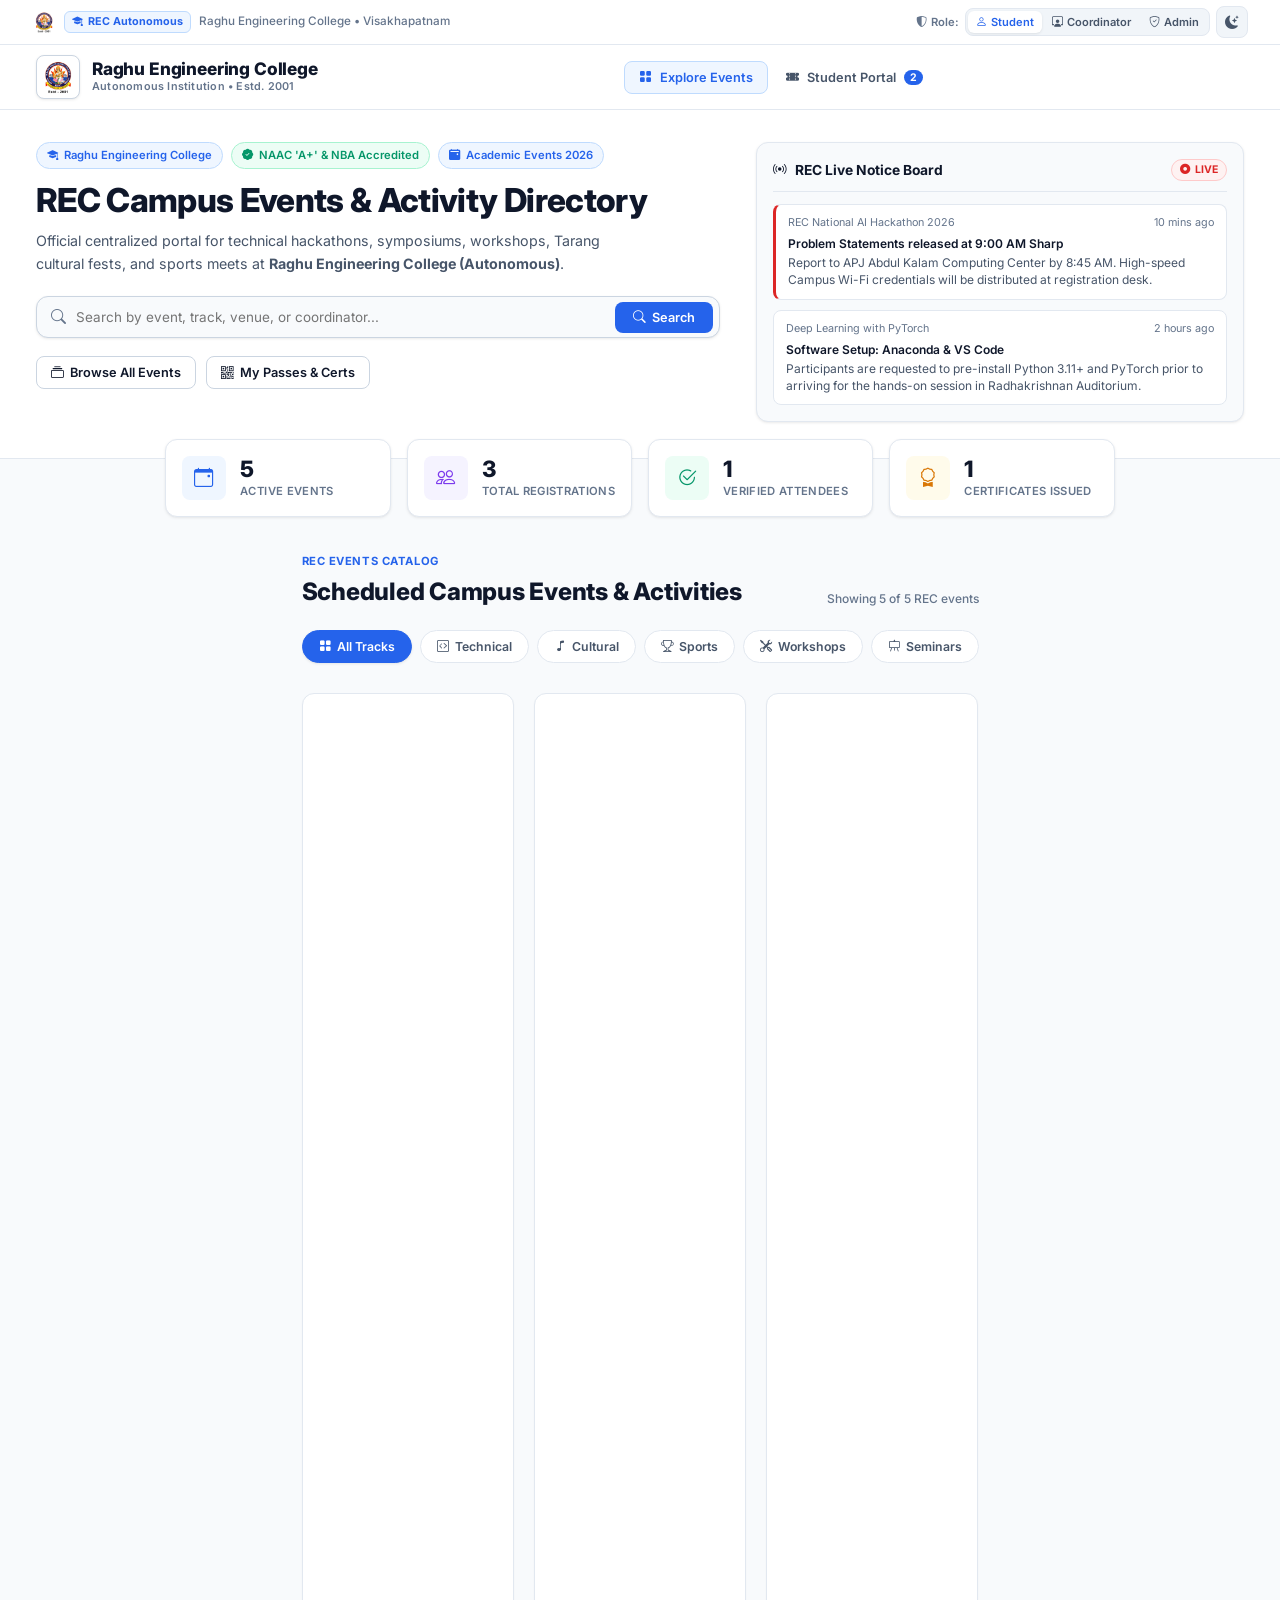
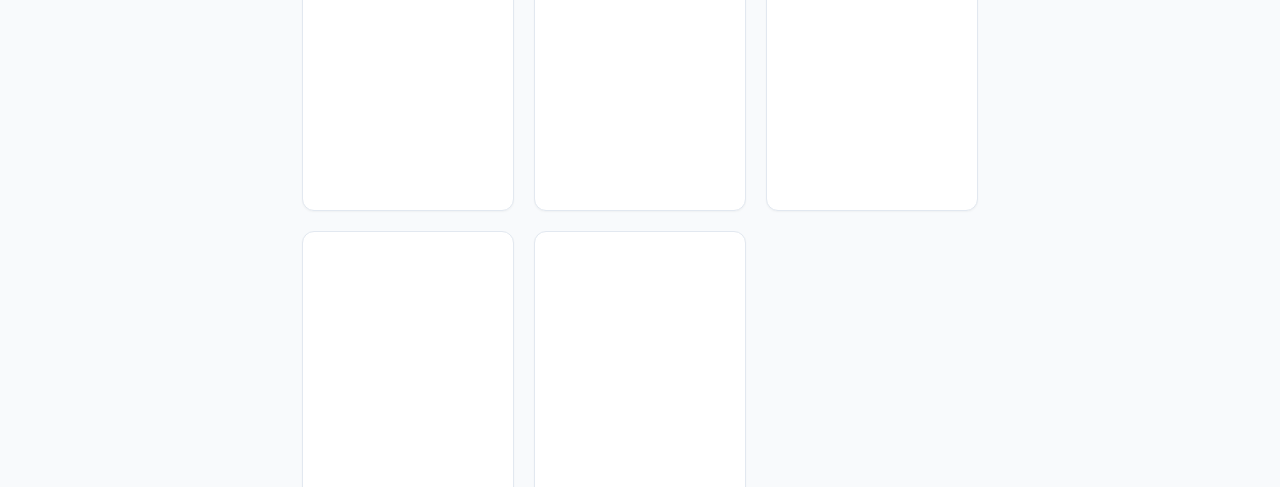
==== commit 1188c1b9: "feat: enhance smooth scroll navigation, standard QR code engine, camera scanner, and mobile UX" ====
--- a/index.html
+++ b/index.html
@@ -55,7 +55,7 @@
   <!-- ================= MAIN APP NAVIGATION ================= -->
   <nav class="main-nav">
     <div class="nav-container">
-      <a href="#" class="brand-logo" onclick="switchTab('events')">
+      <a href="#" class="brand-logo" onclick="switchTab('events', false)">
         <div class="brand-logo-frame">
           <img src="logo.png" alt="Raghu Engineering College Logo" class="brand-logo-img">
         </div>
@@ -195,10 +195,10 @@
         </div>
 
         <div class="hero-quick-actions">
-          <button class="btn-outline" onclick="switchTab('events')">
+          <button class="btn-outline" id="btn-browse-events" onclick="switchTab('events', true)">
             <i class="bi bi-collection"></i> <span>Browse All Events</span>
           </button>
-          <button class="btn-outline" onclick="switchTab('my-events')">
+          <button class="btn-outline" id="btn-my-passes" onclick="switchTab('my-events', true)">
             <i class="bi bi-qr-code"></i> <span>My Passes & Certs</span>
           </button>
           <button class="btn-primary-action coordinator-only" style="display: none; max-width: fit-content;" onclick="openQRScannerModal()">
@@ -1051,6 +1051,10 @@
     </div>
   </footer>
 
+  <!-- Standard QR Code Engine & In-Browser Camera Decoder -->
+  <script src="https://cdn.jsdelivr.net/npm/qrcode-generator@1.4.4/qrcode.min.js"></script>
+  <script src="https://cdn.jsdelivr.net/npm/jsqr@1.4.0/dist/jsQR.min.js"></script>
+
   <!-- App Controller -->
   <script src="script.js"></script>
 </body>
--- a/style.css
+++ b/style.css
@@ -136,6 +136,10 @@
   -webkit-font-smoothing: antialiased;
   -moz-osx-font-smoothing: grayscale;
   scroll-behavior: smooth;
+  width: 100%;
+  max-width: 100%;
+  overflow-x: hidden;
+  -webkit-text-size-adjust: 100%;
 }
 
 body {
@@ -144,16 +148,25 @@
   color: var(--text-primary);
   line-height: 1.5;
   min-height: 100vh;
+  width: 100%;
+  max-width: 100%;
+  overflow-x: hidden;
+  position: relative;
   display: flex;
   flex-direction: column;
   transition: background-color var(--transition-normal), color var(--transition-normal);
-  padding-bottom: 70px; /* Space for mobile bottom bar */
+  padding-bottom: calc(75px + env(safe-area-inset-bottom, 0px)); /* Space for mobile bottom bar with iOS safe area */
 }
 
 @media (min-width: 769px) {
   body {
     padding-bottom: 0;
   }
+}
+
+main, section, header, nav, footer, div {
+  max-width: 100%;
+  box-sizing: border-box;
 }
 
 a {
@@ -176,6 +189,64 @@
   cursor: pointer;
   border: none;
   background: none;
+  touch-action: manipulation;
+}
+
+/* Accessibility: Universal High-Visibility Keyboard Focus Rings */
+button:focus-visible,
+a:focus-visible,
+input:focus-visible,
+select:focus-visible,
+textarea:focus-visible {
+  outline: 2px solid var(--primary);
+  outline-offset: 2px;
+}
+
+/* Accessibility: Respect Reduced Motion Preferences */
+@media (prefers-reduced-motion: reduce) {
+  *, *::before, *::after {
+    animation-duration: 0.01ms !important;
+    animation-iteration-count: 1 !important;
+    transition-duration: 0.01ms !important;
+    scroll-behavior: auto !important;
+  }
+}
+
+/* Custom Scrollbars (Light & Dark Mode) */
+::-webkit-scrollbar {
+  width: 8px;
+  height: 8px;
+}
+
+::-webkit-scrollbar-track {
+  background: var(--bg-app);
+}
+
+::-webkit-scrollbar-thumb {
+  background: var(--border-strong);
+  border-radius: var(--radius-full);
+}
+
+::-webkit-scrollbar-thumb:hover {
+  background: var(--text-muted);
+}
+
+* {
+  scrollbar-width: thin;
+  scrollbar-color: var(--border-strong) var(--bg-app);
+}
+
+/* Skeleton Loading Shimmer Utility */
+@keyframes shimmer {
+  0% { background-position: -200% 0; }
+  100% { background-position: 200% 0; }
+}
+
+.skeleton-shimmer {
+  background: linear-gradient(90deg, var(--bg-subtle) 25%, var(--bg-muted) 50%, var(--bg-subtle) 75%);
+  background-size: 200% 100%;
+  animation: shimmer 1.5s infinite;
+  border-radius: var(--radius-md);
 }
 
 img {
@@ -188,19 +259,22 @@
 .top-academic-bar {
   background: var(--bg-surface);
   border-bottom: 1px solid var(--border-default);
-  padding: 8px 0;
+  padding: 6px 0;
   font-size: 0.85rem;
   transition: background var(--transition-normal), border-color var(--transition-normal);
+  position: relative;
+  z-index: 101;
 }
 
 .top-bar-content {
   max-width: 1240px;
   margin: 0 auto;
-  padding: 0 16px;
+  padding: 0 12px;
   display: flex;
   justify-content: space-between;
   align-items: center;
-  gap: 12px;
+  gap: 8px;
+  flex-wrap: nowrap;
 }
 
 .top-bar-branding {
@@ -208,45 +282,65 @@
   align-items: center;
   gap: 8px;
   color: var(--text-secondary);
-  font-size: 0.85rem;
+  font-size: 0.82rem;
   font-weight: 500;
+  min-width: 0;
+  flex-shrink: 1;
 }
 
 .top-bar-logo {
   width: 24px;
   height: 24px;
   object-fit: contain;
-  border-radius: 3px;
+  border-radius: 4px;
   flex-shrink: 0;
 }
 
 .team-badge {
   display: inline-flex;
   align-items: center;
-  gap: 6px;
+  gap: 5px;
   background: var(--primary-subtle);
   color: var(--primary);
-  padding: 3px 8px;
+  padding: 2px 7px;
   border-radius: var(--radius-sm);
-  font-weight: 600;
+  font-weight: 700;
+  font-size: 0.72rem;
+  border: 1px solid var(--primary-border);
+  white-space: nowrap;
+  flex-shrink: 0;
+}
+
+.top-bar-title-text {
+  white-space: nowrap;
+  overflow: hidden;
+  text-overflow: ellipsis;
   font-size: 0.78rem;
-  border: 1px solid var(--primary-border);
+  color: var(--text-muted);
+  display: none;
+}
+
+@media (min-width: 860px) {
+  .top-bar-title-text {
+    display: inline-block;
+  }
 }
 
 .role-switcher-group {
   display: flex;
   align-items: center;
-  gap: 10px;
+  gap: 6px;
+  flex-shrink: 0;
 }
 
 .role-switcher-label {
-  font-size: 0.78rem;
+  font-size: 0.75rem;
   font-weight: 600;
   color: var(--text-muted);
   display: none;
 }
 
-@media (min-width: 640px) {
+@media (min-width: 768px) {
   .role-switcher-label {
     display: inline-flex;
     align-items: center;
@@ -261,18 +355,31 @@
   border-radius: var(--radius-md);
   padding: 2px;
   gap: 2px;
+  max-width: 100%;
 }
 
 .role-btn {
   display: inline-flex;
   align-items: center;
-  gap: 6px;
-  padding: 5px 10px;
-  font-size: 0.78rem;
+  justify-content: center;
+  gap: 4px;
+  padding: 4px 8px;
+  font-size: 0.74rem;
   font-weight: 600;
   color: var(--text-secondary);
   border-radius: calc(var(--radius-md) - 2px);
   transition: all var(--transition-fast);
+  white-space: nowrap;
+}
+
+@media (max-width: 480px) {
+  .role-btn {
+    padding: 4px 6px;
+    font-size: 0.7rem;
+  }
+  .role-btn span {
+    display: inline;
+  }
 }
 
 .role-btn:hover {
@@ -286,8 +393,8 @@
 }
 
 .theme-toggle-btn {
-  width: 32px;
-  height: 32px;
+  width: 28px;
+  height: 28px;
   border-radius: var(--radius-md);
   background: var(--bg-subtle);
   border: 1px solid var(--border-default);
@@ -295,7 +402,17 @@
   align-items: center;
   justify-content: center;
   color: var(--text-secondary);
+  font-size: 0.8rem;
   transition: all var(--transition-fast);
+  flex-shrink: 0;
+}
+
+@media (min-width: 640px) {
+  .theme-toggle-btn {
+    width: 32px;
+    height: 32px;
+    font-size: 0.9rem;
+  }
 }
 
 .theme-toggle-btn:hover {
@@ -318,24 +435,39 @@
 .nav-container {
   max-width: 1240px;
   margin: 0 auto;
-  padding: 0 16px;
-  height: 64px;
+  padding: 0 12px;
+  height: 58px;
   display: flex;
   align-items: center;
   justify-content: space-between;
-  gap: 16px;
+  gap: 8px;
+}
+
+@media (min-width: 768px) {
+  .nav-container {
+    height: 64px;
+    padding: 0 16px;
+    gap: 16px;
+  }
 }
 
 .brand-logo {
   display: flex;
   align-items: center;
-  gap: 12px;
+  gap: 8px;
   text-decoration: none !important;
+  min-width: 0;
+}
+
+@media (min-width: 768px) {
+  .brand-logo {
+    gap: 12px;
+  }
 }
 
 .brand-logo-frame {
-  width: 44px;
-  height: 44px;
+  width: 36px;
+  height: 36px;
   background: #FFFFFF;
   border-radius: var(--radius-md);
   display: flex;
@@ -347,25 +479,44 @@
   flex-shrink: 0;
 }
 
+@media (min-width: 768px) {
+  .brand-logo-frame {
+    width: 44px;
+    height: 44px;
+  }
+}
+
 .brand-logo-img {
   width: 100%;
   height: 100%;
   object-fit: contain;
 }
 
+.brand-text {
+  min-width: 0;
+  overflow: hidden;
+}
+
 .brand-text h1 {
-  font-size: 1.15rem;
+  font-size: clamp(0.88rem, 3.4vw, 1.15rem);
   font-weight: 800;
   color: var(--text-primary);
   line-height: 1.15;
   letter-spacing: -0.01em;
+  white-space: nowrap;
+  overflow: hidden;
+  text-overflow: ellipsis;
 }
 
 .brand-text span {
-  font-size: 0.72rem;
+  font-size: clamp(0.65rem, 2.2vw, 0.72rem);
   color: var(--text-muted);
   font-weight: 600;
   letter-spacing: 0.02em;
+  white-space: nowrap;
+  overflow: hidden;
+  text-overflow: ellipsis;
+  display: block;
 }
 
 .nav-links {
@@ -417,21 +568,29 @@
 .nav-actions-group {
   display: flex;
   align-items: center;
-  gap: 8px;
+  gap: 6px;
+  flex-shrink: 0;
 }
 
 .nav-cta-btn {
-  display: inline-flex;
+  display: none;
   align-items: center;
   gap: 6px;
   background: var(--primary);
   color: white;
-  padding: 8px 14px;
+  padding: 7px 12px;
   border-radius: var(--radius-md);
   font-weight: 600;
-  font-size: 0.82rem;
+  font-size: 0.8rem;
   transition: all var(--transition-fast);
   box-shadow: var(--shadow-sm);
+  white-space: nowrap;
+}
+
+@media (min-width: 640px) {
+  .nav-cta-btn {
+    display: inline-flex;
+  }
 }
 
 .nav-cta-btn:hover {
@@ -452,13 +611,13 @@
   display: flex;
   align-items: center;
   justify-content: center;
-  width: 40px;
-  height: 40px;
+  width: 38px;
+  height: 38px;
   border-radius: var(--radius-md);
   background: var(--bg-subtle);
   border: 1px solid var(--border-default);
   color: var(--text-primary);
-  font-size: 1.4rem;
+  font-size: 1.3rem;
   transition: all var(--transition-fast);
 }
 
@@ -493,7 +652,7 @@
 }
 
 .mobile-drawer-content {
-  padding: 16px;
+  padding: 14px 16px;
 }
 
 .mobile-drawer-role-box {
@@ -504,10 +663,34 @@
 
 .mobile-drawer-label {
   font-size: 0.75rem;
-  font-weight: 600;
+  font-weight: 700;
   color: var(--text-muted);
-  margin-bottom: 6px;
-  display: block;
+  margin-bottom: 8px;
+  display: flex;
+  align-items: center;
+  gap: 6px;
+  text-transform: uppercase;
+  letter-spacing: 0.04em;
+}
+
+.mobile-drawer-role-box .role-segmented-control {
+  display: grid;
+  grid-template-columns: repeat(3, 1fr);
+  width: 100%;
+  gap: 4px;
+  background: var(--bg-subtle);
+  padding: 4px;
+  border-radius: var(--radius-lg);
+}
+
+.mobile-drawer-role-box .role-btn {
+  width: 100%;
+  padding: 10px 4px;
+  font-size: 0.8rem;
+  font-weight: 700;
+  justify-content: center;
+  min-height: 42px;
+  border-radius: var(--radius-md);
 }
 
 .mobile-drawer-links {
@@ -851,6 +1034,14 @@
 }
 
 /* --- 7. MAIN APP CONTAINER & SECTIONS --- */
+.app-container,
+#view-events,
+#view-my-events,
+#view-coordinator,
+#view-admin {
+  scroll-margin-top: 80px;
+}
+
 .app-container {
   max-width: 1240px;
   margin: 32px auto;
@@ -908,6 +1099,8 @@
   overflow-x: auto;
   padding-bottom: 6px;
   scrollbar-width: none;
+  overscroll-behavior-x: contain;
+  scroll-snap-type: x mandatory;
   -webkit-overflow-scrolling: touch;
 }
 
@@ -929,6 +1122,7 @@
   white-space: nowrap;
   transition: all var(--transition-fast);
   flex-shrink: 0;
+  scroll-snap-align: start;
 }
 
 .tab-btn:hover {
@@ -973,6 +1167,8 @@
   box-shadow: var(--shadow-xs);
   transition: all var(--transition-normal);
   position: relative;
+  content-visibility: auto;
+  contain-intrinsic-size: 0 360px;
 }
 
 .event-card:hover {
@@ -1270,15 +1466,114 @@
 
 .table-responsive-wrapper {
   width: 100%;
+  max-width: 100%;
   overflow-x: auto;
   -webkit-overflow-scrolling: touch;
+  display: block;
 }
 
 .data-table {
   width: 100%;
+  min-width: 580px;
   border-collapse: collapse;
   font-size: 0.83rem;
   text-align: left;
+}
+
+/* Mobile Responsive Cards for Student Registrations & Portal */
+.mobile-reg-cards-list {
+  display: flex;
+  flex-direction: column;
+  gap: 12px;
+}
+
+@media (min-width: 769px) {
+  .mobile-reg-cards-list {
+    display: none !important;
+  }
+}
+
+@media (max-width: 768px) {
+  .desktop-table-view {
+    display: none !important;
+  }
+}
+
+.student-reg-card {
+  background: var(--bg-surface);
+  border: 1px solid var(--border-default);
+  border-radius: var(--radius-lg);
+  padding: 14px;
+  box-shadow: var(--shadow-xs);
+  display: flex;
+  flex-direction: column;
+  gap: 10px;
+  width: 100%;
+  max-width: 100%;
+  box-sizing: border-box;
+}
+
+.student-reg-card-header {
+  display: flex;
+  justify-content: space-between;
+  align-items: center;
+  gap: 8px;
+  padding-bottom: 8px;
+  border-bottom: 1px solid var(--border-light);
+}
+
+.student-pass-badge {
+  font-family: var(--font-mono);
+  font-weight: 700;
+  font-size: 0.74rem;
+  background: var(--bg-subtle);
+  padding: 3px 7px;
+  border-radius: var(--radius-sm);
+  color: var(--primary);
+  border: 1px solid var(--border-default);
+}
+
+.student-reg-card-title {
+  font-size: 0.98rem;
+  font-weight: 700;
+  color: var(--text-primary);
+  line-height: 1.3;
+}
+
+.student-reg-card-meta {
+  display: flex;
+  flex-direction: column;
+  gap: 4px;
+  font-size: 0.78rem;
+  color: var(--text-secondary);
+}
+
+.student-reg-card-meta-item {
+  display: flex;
+  align-items: center;
+  gap: 6px;
+}
+
+.student-reg-card-meta-item i {
+  color: var(--primary);
+  font-size: 0.85rem;
+}
+
+.student-reg-card-actions {
+  display: grid;
+  grid-template-columns: repeat(2, 1fr);
+  gap: 8px;
+  margin-top: 4px;
+  padding-top: 8px;
+  border-top: 1px solid var(--border-light);
+}
+
+.student-reg-card-actions button {
+  width: 100%;
+  justify-content: center;
+  padding: 8px 6px;
+  font-size: 0.76rem;
+  font-weight: 600;
 }
 
 .data-table th {
@@ -1298,6 +1593,11 @@
   border-bottom: 1px solid var(--border-default);
   color: var(--text-primary);
   vertical-align: middle;
+}
+
+.data-table tr {
+  content-visibility: auto;
+  contain-intrinsic-size: 0 48px;
 }
 
 .data-table tr:last-child td {
@@ -1839,6 +2139,7 @@
   margin: 0 auto;
   max-width: 500px;
   width: 100%;
+  position: relative;
 }
 
 .ticket-top {
@@ -1897,26 +2198,53 @@
   flex-direction: column;
   align-items: center;
   justify-content: center;
-  background: #F8FAFC;
-  border: 1px solid #E2E8F0;
+  background: #FFFFFF;
+  border: 1.5px solid #E2E8F0;
   border-radius: var(--radius-md);
   padding: 10px;
+  box-shadow: 0 2px 6px rgba(0, 0, 0, 0.05);
 }
 
 .qr-canvas-render {
-  width: 110px;
-  height: 110px;
+  width: 124px;
+  height: 124px;
+  image-rendering: pixelated;
+  image-rendering: crisp-edges;
+  display: block;
 }
 
 .ticket-bottom-bar {
   background: #F8FAFC;
-  border-top: 1px dashed #CBD5E1;
+  border-top: 1.5px dashed #CBD5E1;
   padding: 12px 20px;
   display: flex;
   align-items: center;
   justify-content: space-between;
   font-size: 0.78rem;
   color: #64748B;
+  position: relative;
+}
+
+/* Authentic Ticket Perforation Cutouts */
+.ticket-bottom-bar::before,
+.ticket-bottom-bar::after {
+  content: '';
+  position: absolute;
+  top: -10px;
+  width: 18px;
+  height: 18px;
+  background: var(--bg-surface);
+  border-radius: 50%;
+  border: 1.5px solid var(--border-strong);
+  z-index: 2;
+}
+
+.ticket-bottom-bar::before {
+  left: -10px;
+}
+
+.ticket-bottom-bar::after {
+  right: -10px;
 }
 
 /* Certificate Sheet */
@@ -2075,7 +2403,8 @@
   bottom: 0;
   left: 0;
   right: 0;
-  height: 60px;
+  height: calc(60px + env(safe-area-inset-bottom, 0px));
+  padding-bottom: env(safe-area-inset-bottom, 0px);
   background: var(--bg-surface);
   border-top: 1px solid var(--border-default);
   display: flex;
@@ -2228,7 +2557,299 @@
   color: var(--text-subtle);
 }
 
-/* --- 18. PRINT RULES FOR PASS & CERTIFICATE --- */
+/* --- 18. COMPREHENSIVE RESPONSIVE ENGINE (MOBILE & TABLET) --- */
+@media (max-width: 768px) {
+  /* Strict Viewport & Container Containment */
+  html, body {
+    width: 100% !important;
+    max-width: 100% !important;
+    overflow-x: hidden !important;
+    position: relative;
+  }
+
+  .top-academic-bar,
+  .main-nav,
+  .hero-section,
+  .stats-section,
+  .app-container,
+  .app-footer,
+  .hero-container,
+  .hero-main-content,
+  .broadcast-card,
+  .stats-grid,
+  .table-card,
+  .table-responsive-wrapper,
+  #view-events,
+  #view-my-events,
+  #view-coordinator,
+  #view-admin {
+    width: 100% !important;
+    max-width: 100% !important;
+    box-sizing: border-box !important;
+    min-width: 0 !important;
+  }
+
+  .app-container {
+    margin: 16px auto;
+    padding: 0 10px;
+  }
+
+  .hero-section {
+    padding: 16px 0 20px;
+  }
+
+  .hero-container {
+    padding: 0 10px;
+    gap: 16px;
+    grid-template-columns: 1fr;
+  }
+
+  .hero-badges-row {
+    gap: 4px;
+    margin-bottom: 8px;
+  }
+
+  .hero-badge {
+    font-size: 0.68rem;
+    padding: 2px 7px;
+  }
+
+  .hero-title {
+    font-size: clamp(1.2rem, 5vw, 1.5rem);
+    line-height: 1.25;
+    margin-bottom: 6px;
+  }
+
+  .hero-desc {
+    font-size: 0.82rem;
+    line-height: 1.5;
+    margin-bottom: 12px;
+  }
+
+  .hero-search-box {
+    margin-bottom: 12px;
+    padding: 3px 4px 3px 10px;
+  }
+
+  .hero-search-box input {
+    font-size: 0.84rem;
+    padding: 6px 0;
+  }
+
+  .hero-search-box .search-btn {
+    padding: 6px 12px;
+    font-size: 0.78rem;
+  }
+
+  .hero-quick-actions {
+    display: grid;
+    grid-template-columns: 1fr 1fr;
+    gap: 8px;
+    width: 100%;
+  }
+
+  .hero-quick-actions button {
+    width: 100%;
+    justify-content: center;
+    padding: 8px 6px;
+    font-size: 0.76rem;
+  }
+
+  .broadcast-card {
+    padding: 12px;
+  }
+
+  /* Role Switcher & Top Bar on Small Screens */
+  .top-academic-bar {
+    padding: 4px 0;
+  }
+
+  .top-bar-content {
+    padding: 0 8px;
+    gap: 4px;
+  }
+
+  .role-switcher-group {
+    gap: 4px;
+  }
+
+  .role-btn {
+    padding: 3px 6px;
+    font-size: 0.68rem;
+    gap: 3px;
+  }
+
+  .role-btn i {
+    font-size: 0.78rem;
+  }
+
+  /* Events Grid & Cards */
+  .events-grid {
+    grid-template-columns: 1fr;
+    gap: 14px;
+  }
+
+  .event-card-banner {
+    height: 150px;
+  }
+
+  .event-card-body {
+    padding: 12px;
+  }
+
+  .event-card-title {
+    font-size: 0.98rem;
+  }
+
+  /* Modals & Forms */
+  .modal-overlay {
+    padding: 8px;
+    align-items: flex-end;
+  }
+
+  .modal-container {
+    max-width: 100%;
+    max-height: 90vh;
+    border-radius: var(--radius-xl) var(--radius-xl) 0 0;
+  }
+
+  .modal-header {
+    padding: 12px 14px;
+  }
+
+  .modal-body {
+    padding: 14px;
+  }
+
+  .modal-footer {
+    padding: 10px 14px;
+    flex-direction: column;
+    gap: 8px;
+  }
+
+  .modal-footer button {
+    width: 100%;
+  }
+
+  .form-row {
+    grid-template-columns: 1fr;
+  }
+
+  /* Pass & Certificate */
+  .ticket-middle {
+    grid-template-columns: 1fr;
+    gap: 12px;
+    text-align: center;
+  }
+
+  .ticket-detail-item {
+    text-align: left;
+  }
+
+  .cert-sheet {
+    padding: 16px 10px;
+  }
+
+  .cert-signatures {
+    flex-direction: column;
+    align-items: center;
+    gap: 14px;
+  }
+
+  /* QR Scanner Viewfinder */
+  .scanner-viewport-wrapper {
+    height: 200px;
+    max-width: 100%;
+  }
+
+  .scanner-overlay-frame {
+    width: 150px;
+    height: 150px;
+  }
+
+  /* Stats Grid */
+  .stats-section {
+    padding: 0 10px;
+    margin: -10px auto 0;
+  }
+
+  .stats-grid {
+    grid-template-columns: repeat(2, 1fr) !important;
+    gap: 8px;
+  }
+
+  .stat-card {
+    padding: 10px 8px;
+    gap: 8px;
+  }
+
+  .stat-icon {
+    width: 34px;
+    height: 34px;
+    font-size: 1rem;
+  }
+
+  .stat-info h3 {
+    font-size: 1.1rem;
+  }
+
+  .stat-info p {
+    font-size: 0.65rem;
+  }
+
+  /* Tables */
+  .table-header-bar {
+    padding: 10px 12px;
+    flex-direction: column;
+    align-items: flex-start;
+    gap: 6px;
+  }
+
+  .data-table th, .data-table td {
+    padding: 8px 10px;
+    font-size: 0.76rem;
+  }
+}
+
+@media (max-width: 480px) {
+  .top-academic-bar .top-bar-branding .team-badge {
+    padding: 2px 4px;
+    font-size: 0.62rem;
+  }
+
+  .role-btn span {
+    display: none;
+  }
+
+  .role-btn {
+    padding: 4px 6px;
+  }
+
+  .role-btn i {
+    font-size: 0.85rem;
+  }
+
+  .brand-text h1 {
+    font-size: 0.84rem;
+    max-width: 140px;
+  }
+
+  .brand-text span {
+    font-size: 0.6rem;
+    max-width: 140px;
+  }
+
+  .tab-btn {
+    padding: 5px 10px;
+    font-size: 0.74rem;
+  }
+
+  .mobile-drawer-role-box .role-btn span {
+    display: inline !important;
+  }
+}
+
+/* --- 19. PRINT RULES FOR PASS & CERTIFICATE --- */
 @media print {
   @page {
     margin: 1cm;
